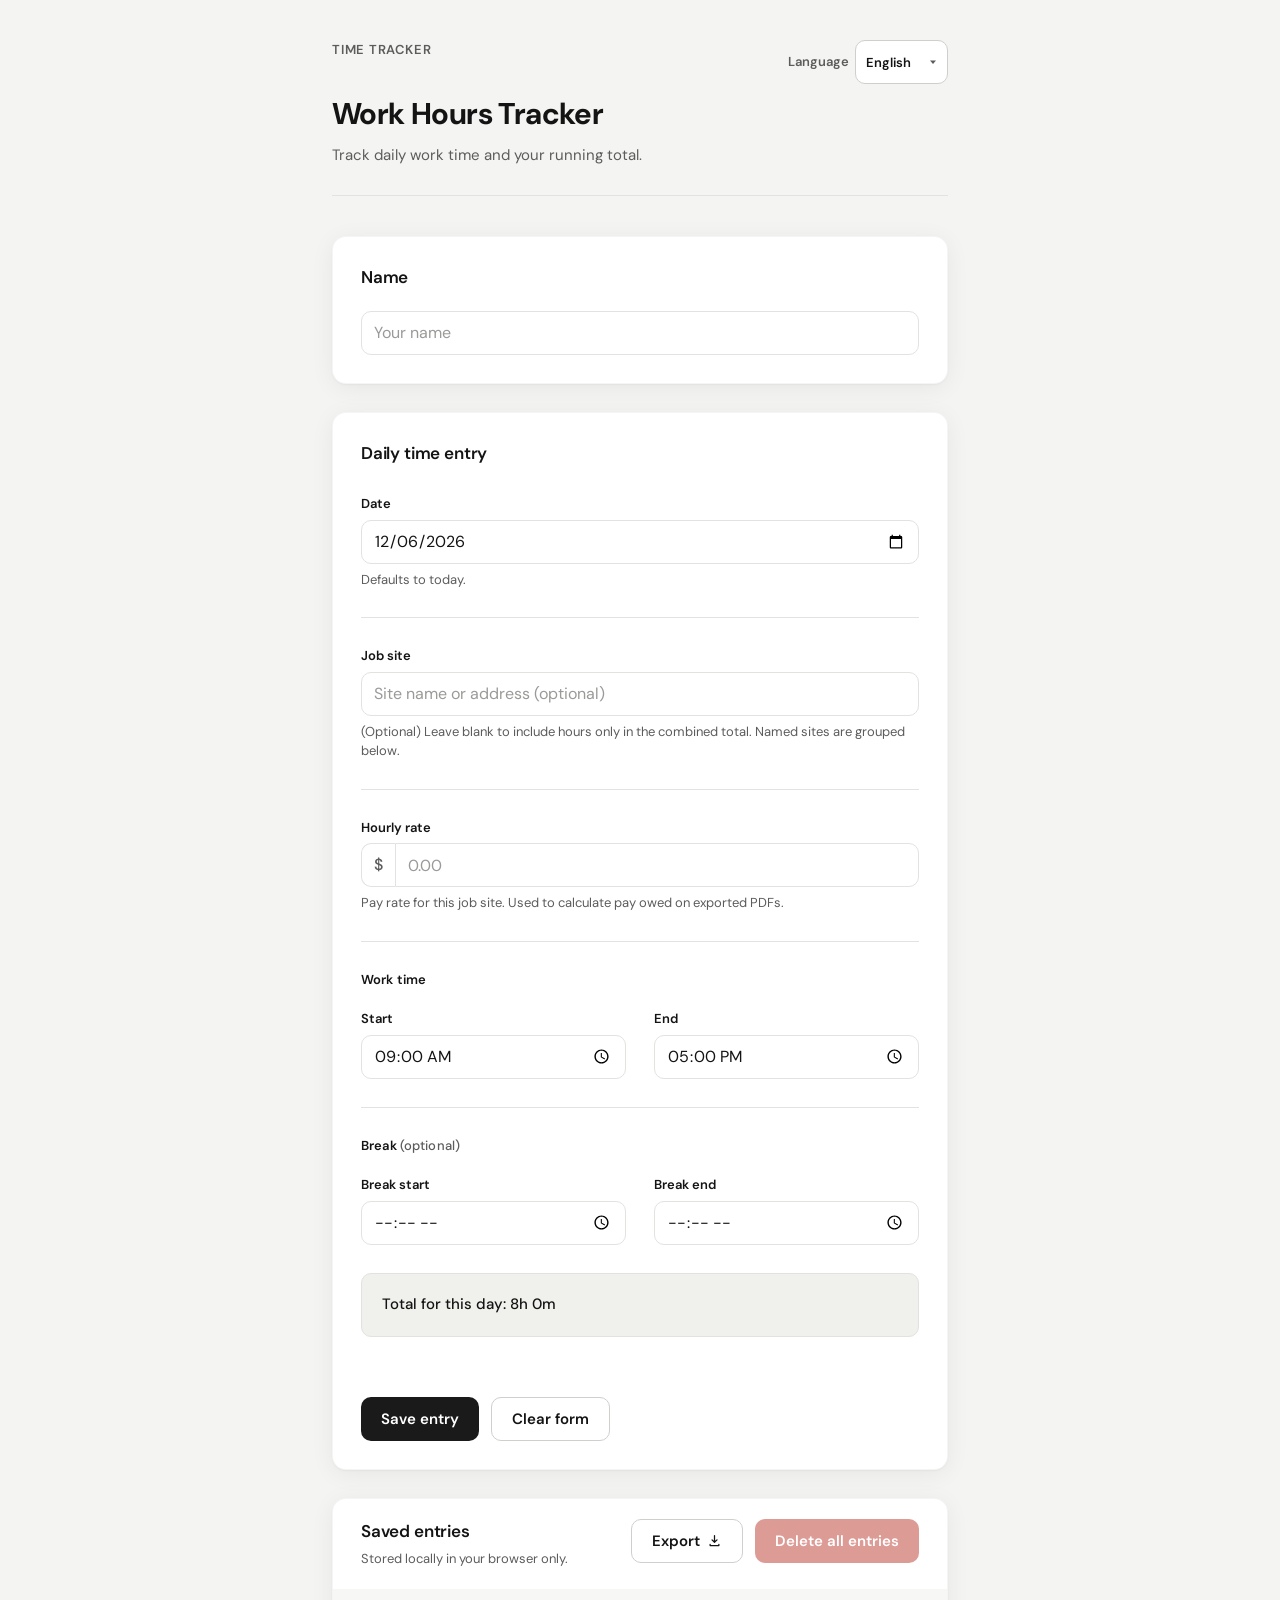
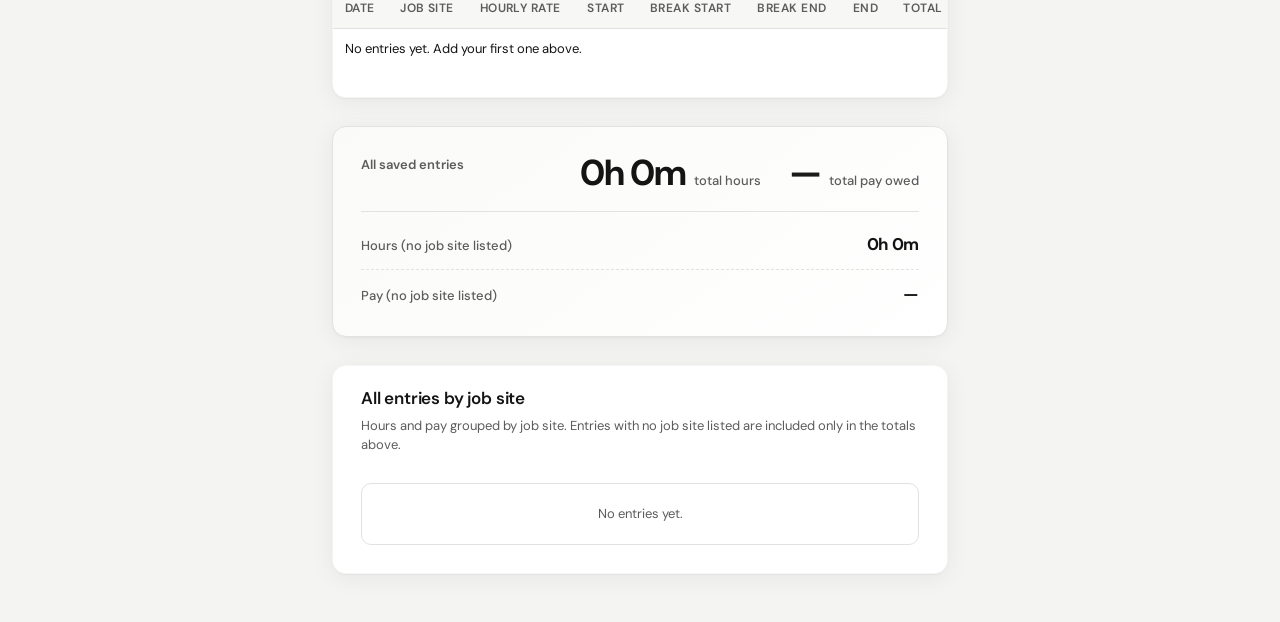
==== index.html @ 6abcbf55 "Updated the PDF layout. Exported PDF will always be in English, regardless of the language selected " ====
<!DOCTYPE html>
<html lang="en">
  <head>
    <meta charset="UTF-8" />
    <meta name="viewport" content="width=device-width, initial-scale=1.0" />
    <title>Work Hours Tracker</title>
    <link rel="icon" href="data:," />
    <link rel="preconnect" href="https://fonts.googleapis.com" />
    <link rel="preconnect" href="https://fonts.gstatic.com" crossorigin />
    <link
      href="https://fonts.googleapis.com/css2?family=DM+Sans:ital,opsz,wght@0,9..40,400;0,9..40,500;0,9..40,600;0,9..40,700;1,9..40,400&display=swap"
      rel="stylesheet"
    />
    <link rel="stylesheet" href="styles.css" />
  </head>
  <body>
    <div class="app">
      <header class="app-header">
        <div class="app-header__top">
          <p class="app-header__eyebrow" data-i18n="header.eyebrow">Time tracker</p>
          <div class="lang-switcher">
            <label class="lang-switcher__label" for="lang-select" data-i18n="lang.switcherLabel"
              >Language</label
            >
            <select id="lang-select" class="lang-select" aria-describedby="lang-select-hint">
              <option value="en" data-i18n="lang.en">English</option>
              <option value="es" data-i18n="lang.es">Español</option>
            </select>
            <span id="lang-select-hint" class="visually-hidden" data-i18n="lang.switcherHint"
              >Choose interface language</span
            >
          </div>
        </div>
        <h1 class="app-header__title" data-i18n="header.title">Work Hours Tracker</h1>
        <p class="app-header__lede" data-i18n="header.lede">
          Track daily work time and your running total.
        </p>
      </header>

      <main class="app-main">
        <section class="card card--name" aria-labelledby="user-name-heading">
          <div class="card__head">
            <h2 id="user-name-heading" class="card__title" data-i18n="form.userName">Name</h2>
          </div>
          <div class="user-name-field">
            <input
              class="form-input"
              type="text"
              id="user-name"
              name="user-name"
              maxlength="200"
              data-i18n-placeholder="form.userNamePlaceholder"
              placeholder="Your name"
              autocomplete="name"
              spellcheck="false"
              aria-labelledby="user-name-heading"
            />
          </div>
        </section>

        <section class="card card--form" aria-labelledby="entry-heading">
          <div class="card__head">
            <h2 id="entry-heading" class="card__title" data-i18n="entry.heading">Daily time entry</h2>
          </div>

          <form
            id="entry-form"
            class="entry-form"
            autocomplete="off"
            onsubmit="return false"
          >
            <input type="hidden" id="editing-id" />

            <div class="form-field">
              <label class="form-label" for="work-date" data-i18n="form.date">Date</label>
              <input
                class="form-input"
                type="date"
                id="work-date"
                required
                aria-describedby="date-help"
              />
              <p class="form-hint" id="date-help" data-i18n="form.dateHint">Defaults to today.</p>
            </div>

            <div class="form-field form-field--full">
              <label class="form-label" for="job-site" data-i18n="form.jobSite">Job site</label>
              <input
                class="form-input"
                type="text"
                id="job-site"
                name="job-site"
                maxlength="200"
                data-i18n-placeholder="form.jobSitePlaceholder"
                placeholder="Site name or address (optional)"
                autocomplete="off"
                aria-describedby="job-site-help"
              />
              <p class="form-hint" id="job-site-help" data-i18n="form.jobSiteHelp">
                (Optional) Leave blank to include hours only in the combined total.
                Named sites are grouped below.
              </p>
            </div>

            <div class="form-field form-field--full">
              <label class="form-label" for="hourly-rate" data-i18n="form.hourlyRate"
                >Hourly rate</label
              >
              <div class="input-with-prefix">
                <span class="input-with-prefix__symbol" aria-hidden="true">$</span>
                <input
                  class="form-input input-with-prefix__input"
                  type="number"
                  id="hourly-rate"
                  name="hourly-rate"
                  min="0"
                  step="0.01"
                  inputmode="decimal"
                  data-i18n-placeholder="form.hourlyRatePlaceholder"
                  placeholder="0.00"
                  autocomplete="off"
                  aria-describedby="hourly-rate-help"
                />
              </div>
              <p class="form-hint" id="hourly-rate-help" data-i18n="form.hourlyRateHelp">
                Pay rate for this job site. Used to calculate pay owed on exported PDFs.
              </p>
            </div>

            <div class="form-section">
              <h3 class="form-section__title" data-i18n="workTime.title">Work time</h3>
              <div class="form-grid">
                <div class="form-field">
                  <label class="form-label" for="start-time" data-i18n="form.start">Start</label>
                  <input
                    class="form-input"
                    type="time"
                    id="start-time"
                    required
                  />
                </div>
                <div class="form-field">
                  <label class="form-label" for="end-time" data-i18n="form.end">End</label>
                  <input
                    class="form-input"
                    type="time"
                    id="end-time"
                    required
                  />
                </div>
              </div>
            </div>

            <div class="form-section">
              <h3 class="form-section__title">
                <span data-i18n="break.title">Break</span>
                <span class="form-section__optional" data-i18n="break.optional">(optional)</span>
              </h3>
              <div class="form-grid">
                <div class="form-field">
                  <label class="form-label" for="break-start" data-i18n="break.start">Break start</label>
                  <input class="form-input" type="time" id="break-start" />
                </div>
                <div class="form-field">
                  <label class="form-label" for="break-end" data-i18n="break.end">Break end</label>
                  <input class="form-input" type="time" id="break-end" />
                </div>
              </div>
            </div>

            <div class="total-display" id="form-total-display" role="status">
              Enter all times to see today’s total hours.
            </div>

            <p class="form-error" id="form-error" aria-live="polite"></p>

            <div class="form-actions">
              <button
                type="button"
                id="save-entry-btn"
                class="btn btn-primary"
                data-i18n="form.saveEntry"
              >
                Save entry
              </button>
              <button
                type="button"
                id="clear-form"
                class="btn btn-secondary"
                data-i18n="form.clearForm"
              >
                Clear form
              </button>
            </div>
          </form>
        </section>

        <section class="card card--table" aria-labelledby="entries-heading">
          <div class="card__head card__head--entries">
            <div class="card__head__text">
              <h2 id="entries-heading" class="card__title" data-i18n="entries.heading">Saved entries</h2>
              <p class="card__subtitle" data-i18n="entries.subtitle">
                Stored locally in your browser only.
              </p>
            </div>
            <div class="entries-actions">
              <button
                type="button"
                id="export-entries-btn"
                class="btn btn-secondary btn-export"
                data-i18n="entries.export"
                disabled
              >
                Export entries
              </button>
              <button
                type="button"
                id="delete-all-entries-btn"
                class="btn btn-delete-all"
                data-i18n="entries.deleteAll"
                disabled
              >
                Delete all entries
              </button>
            </div>
          </div>

          <div class="table-wrapper">
            <table id="entries-table" class="data-table">
              <caption class="visually-hidden" data-i18n="entries.tableCaption">
                Saved work time entries
              </caption>
              <thead>
                <tr>
                  <th scope="col" data-i18n="table.date">Date</th>
                  <th scope="col" data-i18n="table.jobSite">Job site</th>
                  <th scope="col" data-i18n="table.hourlyRate">Hourly rate</th>
                  <th scope="col" data-i18n="table.start">Start</th>
                  <th scope="col" data-i18n="table.breakStart">Break start</th>
                  <th scope="col" data-i18n="table.breakEnd">Break end</th>
                  <th scope="col" data-i18n="table.end">End</th>
                  <th scope="col" data-i18n="table.total">Total</th>
                  <th scope="col" data-i18n="table.actions">Actions</th>
                </tr>
              </thead>
              <tbody></tbody>
            </table>
          </div>
        </section>

        <section
          class="card card--summary weekly-summary"
          aria-labelledby="week-heading"
        >
          <h2 id="week-heading" class="visually-hidden" data-i18n="summary.weekHeading">
            All saved entries
          </h2>
          <div class="weekly-summary__inner">
            <p class="weekly-summary__label" data-i18n="summary.allSaved">All saved entries</p>
            <div class="weekly-summary__totals">
              <p class="weekly-summary__value">
                <span id="weekly-total" class="weekly-summary__figure">0h 0m</span>
                <span class="weekly-summary__unit" data-i18n="summary.totalUnit">total hours</span>
              </p>
              <p class="weekly-summary__value weekly-summary__value--pay">
                <span id="weekly-total-pay" class="weekly-summary__figure weekly-summary__figure--pay"
                  >—</span
                >
                <span class="weekly-summary__unit" data-i18n="summary.totalPay">total pay owed</span>
              </p>
            </div>
          </div>
          <div
            class="weekly-summary__no-site"
            role="status"
            aria-live="polite"
            data-i18n-aria="summary.noSiteAria"
            aria-label="Hours with no job site"
          >
            <span class="weekly-summary__no-site-label" data-i18n="summary.noSiteLabel"
              >Hours (no job site listed)</span
            >
            <span id="weekly-no-site-total" class="weekly-summary__no-site-value">0h 0m</span>
          </div>
          <div
            id="weekly-no-site-pay-row"
            class="weekly-summary__no-site weekly-summary__no-site--pay"
            role="status"
            aria-live="polite"
            hidden
          >
            <span class="weekly-summary__no-site-label" data-i18n="summary.noSitePay"
              >Pay (no job site listed)</span
            >
            <span id="weekly-no-site-pay" class="weekly-summary__no-site-value">—</span>
          </div>
        </section>

        <section
          class="card card--breakdown"
          aria-labelledby="breakdown-heading"
        >
          <div class="card__head">
            <h2 id="breakdown-heading" class="card__title" data-i18n="breakdown.title">
              All entries by job site
            </h2>
            <p class="card__subtitle" data-i18n="breakdown.subtitle">
              Hours and pay grouped by job site. Entries with no job site listed
              are included only in the totals above.
            </p>
          </div>
          <ul
            id="weekly-job-site-list"
            class="job-site-breakdown"
            aria-live="polite"
            data-i18n-aria="breakdown.listAria"
            aria-label="Hours totals grouped by job site"
          ></ul>
        </section>
      </main>
    </div>

    <div
      id="delete-confirm-dialog"
      class="delete-dialog"
      hidden
      role="dialog"
      aria-modal="true"
      aria-labelledby="delete-confirm-title"
    >
      <div
        class="delete-dialog__backdrop"
        data-delete-dialog-dismiss
        data-i18n-aria="dialog.closeBackdrop"
        aria-label="Close dialog"
      ></div>
      <div class="delete-dialog__panel">
        <h2 id="delete-confirm-title" class="delete-dialog__title" data-i18n="dialog.deleteTitle">
          Delete entry
        </h2>
        <p
          id="delete-confirm-message"
          class="delete-dialog__message"
          data-i18n="dialog.deleteMessage"
        >
          Are you sure you want to delete this entry?
        </p>
        <div class="delete-dialog__actions">
          <button
            type="button"
            class="btn btn-secondary"
            id="delete-confirm-no"
            data-i18n="dialog.no"
          >
            No
          </button>
          <button
            type="button"
            class="btn btn-primary delete-dialog__yes"
            id="delete-confirm-yes"
            data-i18n="dialog.yes"
          >
            Yes
          </button>
        </div>
      </div>
    </div>

    <script src="app.js?v=12" defer></script>
  </body>
</html>
---- styles.css ----
/* --------------------------------------------------------------------------
   Work Hours Tracker — minimal, professional UI
   -------------------------------------------------------------------------- */

:root {
  --color-bg: #f4f4f2;
  --color-surface: #ffffff;
  --color-text: #141414;
  --color-text-muted: #5c5c5c;
  --color-border: #e2e2df;
  --color-border-strong: #cfcfcc;
  --color-accent: #1a1a1a;
  --color-accent-hover: #333333;
  --color-focus: #1a1a1a;
  --color-danger: #b42318;
  --color-danger-soft: #fef3f2;
  --radius-sm: 6px;
  --radius-md: 10px;
  --radius-lg: 14px;
  --shadow-card: 0 1px 2px rgba(0, 0, 0, 0.04), 0 4px 24px rgba(0, 0, 0, 0.06);
  --space-xs: 0.375rem;
  --space-sm: 0.75rem;
  --space-md: 1.25rem;
  --space-lg: 1.75rem;
  --space-xl: 2.5rem;
  --font-sans: "DM Sans", system-ui, -apple-system, BlinkMacSystemFont,
    "Segoe UI", sans-serif;
  --text-sm: 0.8125rem;
  --text-base: 0.9375rem;
  --touch-min: 44px;
}

*,
*::before,
*::after {
  box-sizing: border-box;
}

html {
  -webkit-text-size-adjust: 100%;
}

body {
  margin: 0;
  min-height: 100dvh;
  font-family: var(--font-sans);
  font-size: var(--text-base);
  line-height: 1.5;
  background-color: var(--color-bg);
  color: var(--color-text);
  -webkit-font-smoothing: antialiased;
}

.app {
  max-width: 42rem;
  margin: 0 auto;
  padding: var(--space-md) var(--space-md) var(--space-xl);
}

@media (min-width: 640px) {
  .app {
    padding: var(--space-xl) var(--space-lg) 3rem;
  }
}

/* Header */
.app-header {
  margin-bottom: var(--space-xl);
  padding-bottom: var(--space-lg);
  border-bottom: 1px solid var(--color-border);
}

.app-header__top {
  display: flex;
  flex-wrap: wrap;
  align-items: flex-start;
  justify-content: space-between;
  gap: var(--space-md);
  margin-bottom: var(--space-sm);
}

.app-header__top .app-header__eyebrow {
  margin: 0;
  flex: 1;
  min-width: min(100%, 12rem);
}

.lang-switcher {
  display: flex;
  flex-wrap: wrap;
  align-items: center;
  gap: var(--space-xs);
}

.lang-switcher__label {
  font-size: var(--text-sm);
  font-weight: 600;
  color: var(--color-text-muted);
  white-space: nowrap;
}

.lang-select {
  min-height: var(--touch-min);
  padding: 0.4rem 2rem 0.4rem 0.65rem;
  font-family: inherit;
  font-size: var(--text-sm);
  font-weight: 600;
  color: var(--color-text);
  background: var(--color-surface);
  border: 1px solid var(--color-border-strong);
  border-radius: var(--radius-md);
  cursor: pointer;
  appearance: none;
  background-image: url("data:image/svg+xml,%3Csvg xmlns='http://www.w3.org/2000/svg' width='12' height='12' viewBox='0 0 12 12'%3E%3Cpath fill='%235c5c5c' d='M3 4.5L6 8l3-3.5'/%3E%3C/svg%3E");
  background-repeat: no-repeat;
  background-position: right 0.5rem center;
}

.lang-select:hover {
  border-color: var(--color-text-muted);
}

.lang-select:focus {
  outline: none;
  border-color: var(--color-focus);
  box-shadow: 0 0 0 3px rgba(26, 26, 26, 0.12);
}

.app-header__eyebrow {
  margin: 0 0 var(--space-xs);
  font-size: var(--text-sm);
  font-weight: 600;
  letter-spacing: 0.06em;
  text-transform: uppercase;
  color: var(--color-text-muted);
}

.app-header__title {
  margin: 0 0 var(--space-sm);
  font-size: clamp(1.5rem, 4vw, 1.875rem);
  font-weight: 700;
  letter-spacing: -0.02em;
  line-height: 1.2;
  color: var(--color-text);
}

.app-header__lede {
  margin: 0;
  max-width: 32rem;
  font-size: var(--text-base);
  color: var(--color-text-muted);
  line-height: 1.55;
}

.app-main {
  display: flex;
  flex-direction: column;
  gap: var(--space-md);
}

@media (min-width: 640px) {
  .app-main {
    gap: var(--space-lg);
  }
}

/* Cards */
.card {
  background: var(--color-surface);
  border-radius: var(--radius-lg);
  padding: var(--space-lg);
  box-shadow: var(--shadow-card);
  border: 1px solid rgba(0, 0, 0, 0.04);
}

.card--form {
  padding-bottom: var(--space-lg);
}

.card--name .card__head {
  margin-bottom: var(--space-md);
}

.user-name-field {
  margin: 0;
}

.card--table {
  padding-top: var(--space-md);
  overflow: hidden;
}

.card__head {
  margin-bottom: var(--space-lg);
}

.card__title {
  margin: 0;
  font-size: 1.0625rem;
  font-weight: 600;
  letter-spacing: -0.01em;
  color: var(--color-text);
}

.card__subtitle {
  margin: var(--space-xs) 0 0;
  font-size: var(--text-sm);
  color: var(--color-text-muted);
  line-height: 1.45;
}

.card--table .card__head {
  margin-bottom: var(--space-md);
}

.card__head--entries {
  display: flex;
  flex-wrap: wrap;
  align-items: flex-start;
  justify-content: space-between;
  gap: var(--space-md);
}

.card__head--entries .card__head__text {
  flex: 1;
  min-width: min(100%, 12rem);
}

.entries-actions {
  display: flex;
  flex-wrap: wrap;
  justify-content: flex-end;
  align-items: flex-start;
  gap: var(--space-sm);
}

.btn-export {
  flex-shrink: 0;
  display: inline-flex;
  align-items: center;
  justify-content: center;
  gap: 0.45rem;
  align-self: flex-start;
  min-height: 2.5rem;
  padding: 0.5rem 0.9rem;
  font-size: var(--text-sm);
}

.btn-export::after {
  content: "";
  width: 0.95rem;
  height: 0.95rem;
  flex-shrink: 0;
  background-color: currentColor;
  mask-image: url("data:image/svg+xml,%3Csvg xmlns='http://www.w3.org/2000/svg' viewBox='0 0 24 24'%3E%3Cpath d='M12 3a1 1 0 0 1 1 1v8.59l2.3-2.29a1 1 0 1 1 1.4 1.41l-4 3.99a1 1 0 0 1-1.4 0l-4-3.99a1 1 0 0 1 1.4-1.41l2.3 2.29V4a1 1 0 0 1 1-1Zm-7 14a1 1 0 0 1 1 1v1h12v-1a1 1 0 1 1 2 0v2a1 1 0 0 1-1 1H5a1 1 0 0 1-1-1v-2a1 1 0 0 1 1-1Z'/%3E%3C/svg%3E");
  mask-repeat: no-repeat;
  mask-position: center;
  mask-size: contain;
  -webkit-mask-image: url("data:image/svg+xml,%3Csvg xmlns='http://www.w3.org/2000/svg' viewBox='0 0 24 24'%3E%3Cpath d='M12 3a1 1 0 0 1 1 1v8.59l2.3-2.29a1 1 0 1 1 1.4 1.41l-4 3.99a1 1 0 0 1-1.4 0l-4-3.99a1 1 0 0 1 1.4-1.41l2.3 2.29V4a1 1 0 0 1 1-1Zm-7 14a1 1 0 0 1 1 1v1h12v-1a1 1 0 1 1 2 0v2a1 1 0 0 1-1 1H5a1 1 0 0 1-1-1v-2a1 1 0 0 1 1-1Z'/%3E%3C/svg%3E");
  -webkit-mask-repeat: no-repeat;
  -webkit-mask-position: center;
  -webkit-mask-size: contain;
}

@media (max-width: 479px) {
  .entries-actions {
    width: 100%;
    justify-content: stretch;
  }

  .entries-actions .btn {
    flex: 1 1 auto;
  }
}

.btn-delete-all {
  flex-shrink: 0;
  align-self: flex-start;
  background: var(--color-danger);
  color: #fff;
  border: 1px solid transparent;
}

.btn-delete-all:hover:not(:disabled) {
  background: #931c15;
  color: #fff;
}

.btn-delete-all:focus {
  outline: none;
  box-shadow: 0 0 0 3px rgba(180, 35, 24, 0.35);
}

.btn-delete-all:disabled {
  opacity: 0.45;
  cursor: not-allowed;
}

/* Form */
.entry-form {
  display: flex;
  flex-direction: column;
  gap: 0;
}

.form-field {
  display: flex;
  flex-direction: column;
  gap: var(--space-xs);
}

.form-field--full {
  margin-top: var(--space-lg);
  padding-top: var(--space-lg);
  border-top: 1px solid var(--color-border);
}

.form-input::placeholder {
  color: #9a9a98;
}

.form-label {
  font-size: var(--text-sm);
  font-weight: 600;
  color: var(--color-text);
}

.form-input {
  width: 100%;
  min-height: var(--touch-min);
  padding: 0.5rem 0.75rem;
  font-family: inherit;
  font-size: 1rem;
  color: var(--color-text);
  background: var(--color-surface);
  border: 1px solid var(--color-border);
  border-radius: var(--radius-md);
  transition: border-color 0.15s ease, box-shadow 0.15s ease;
}

.form-input:hover {
  border-color: var(--color-border-strong);
}

.form-input:focus {
  outline: none;
  border-color: var(--color-focus);
  box-shadow: 0 0 0 3px rgba(26, 26, 26, 0.12);
}

.input-with-prefix {
  display: flex;
  align-items: stretch;
  width: 100%;
}

.input-with-prefix__symbol {
  display: flex;
  align-items: center;
  flex-shrink: 0;
  padding: 0 0.75rem;
  font-size: 1rem;
  font-weight: 500;
  color: var(--color-text-muted);
  background: var(--color-surface);
  border: 1px solid var(--color-border);
  border-right: none;
  border-radius: var(--radius-md) 0 0 var(--radius-md);
  transition: border-color 0.15s ease, box-shadow 0.15s ease;
}

.input-with-prefix__input {
  flex: 1;
  min-width: 0;
  border-top-left-radius: 0;
  border-bottom-left-radius: 0;
}

.input-with-prefix:hover .input-with-prefix__symbol,
.input-with-prefix:hover .input-with-prefix__input {
  border-color: var(--color-border-strong);
}

.input-with-prefix:focus-within .input-with-prefix__symbol,
.input-with-prefix:focus-within .input-with-prefix__input {
  border-color: var(--color-focus);
}

.input-with-prefix:focus-within .input-with-prefix__input {
  box-shadow: 0 0 0 3px rgba(26, 26, 26, 0.12);
}

.form-hint {
  margin: 0;
  font-size: var(--text-sm);
  color: var(--color-text-muted);
}

.form-section {
  margin-top: var(--space-lg);
  padding-top: var(--space-lg);
  border-top: 1px solid var(--color-border);
}

.form-section__title {
  margin: 0 0 var(--space-md);
  font-size: var(--text-sm);
  font-weight: 600;
  color: var(--color-text);
  letter-spacing: 0.01em;
}

.form-section__optional {
  font-weight: 500;
  color: var(--color-text-muted);
}

.form-grid {
  display: grid;
  grid-template-columns: 1fr;
  gap: var(--space-md);
}

@media (min-width: 560px) {
  .form-grid {
    grid-template-columns: repeat(2, minmax(0, 1fr));
    gap: var(--space-md) var(--space-lg);
  }
}

/* Live total */
.total-display {
  margin-top: var(--space-lg);
  padding: var(--space-md) var(--space-md);
  border-radius: var(--radius-md);
  background: #f0f0ed;
  border: 1px solid var(--color-border);
  font-size: var(--text-base);
  font-weight: 500;
  color: var(--color-text);
  line-height: 1.45;
}

.form-error {
  min-height: 1.25rem;
  margin: var(--space-sm) 0 0;
  font-size: var(--text-sm);
  color: var(--color-danger);
}

/* Actions */
.form-actions {
  margin-top: var(--space-lg);
  display: flex;
  flex-direction: column;
  gap: var(--space-sm);
}

@media (min-width: 480px) {
  .form-actions {
    flex-direction: row;
    flex-wrap: wrap;
    align-items: center;
  }
}

.btn {
  display: inline-flex;
  align-items: center;
  justify-content: center;
  min-height: var(--touch-min);
  padding: 0.625rem 1.25rem;
  font-family: inherit;
  font-size: var(--text-base);
  font-weight: 600;
  line-height: 1.2;
  border: none;
  border-radius: var(--radius-md);
  cursor: pointer;
  transition: background 0.15s ease, color 0.15s ease, transform 0.1s ease;
}

.btn:active {
  transform: scale(0.98);
}

.btn-primary {
  background: var(--color-accent);
  color: #fff;
}

.btn-primary:hover {
  background: var(--color-accent-hover);
}

.btn-secondary {
  background: var(--color-surface);
  color: var(--color-text);
  border: 1px solid var(--color-border-strong);
}

.btn-secondary:hover {
  background: #f7f7f5;
  border-color: var(--color-text-muted);
}

@media (min-width: 480px) {
  .form-actions .btn {
    width: auto;
  }
}

@media (max-width: 479px) {
  .form-actions .btn {
    width: 100%;
  }
}

/* Table actions (injected rows) */
.btn-ghost {
  min-height: 2.25rem;
  padding: 0.35rem 0.65rem;
  font-size: var(--text-sm);
  font-weight: 600;
  background: transparent;
  color: var(--color-text-muted);
  border-radius: var(--radius-sm);
}

.btn-ghost:hover {
  background: #f0f0ed;
  color: var(--color-text);
}

.btn-danger {
  color: var(--color-danger);
}

.btn-danger:hover {
  background: var(--color-danger-soft);
  color: var(--color-danger);
}

/* Table */
.table-wrapper {
  margin: 0 calc(-1 * var(--space-lg));
  width: calc(100% + 2 * var(--space-lg));
  overflow-x: auto;
  -webkit-overflow-scrolling: touch;
  border-radius: 0 0 var(--radius-md) var(--radius-md);
}

@media (max-width: 639px) {
  .table-wrapper {
    border-top: 1px solid var(--color-border);
  }
}

.data-table {
  width: 100%;
  min-width: 44rem;
  border-collapse: collapse;
  font-size: var(--text-sm);
}

.data-table__jobsite {
  white-space: normal;
  max-width: 11rem;
  word-break: break-word;
  line-height: 1.35;
  color: var(--color-text);
}

.data-table__rate {
  white-space: nowrap;
  font-variant-numeric: tabular-nums;
}

.data-table thead {
  background: #f7f7f5;
}

.data-table th,
.data-table td {
  padding: 0.65rem 0.75rem;
  text-align: left;
  vertical-align: middle;
  border-bottom: 1px solid var(--color-border);
  white-space: nowrap;
}

.data-table th {
  font-weight: 600;
  color: var(--color-text-muted);
  font-size: 0.75rem;
  text-transform: uppercase;
  letter-spacing: 0.04em;
}

.data-table tbody tr:last-child td {
  border-bottom: none;
}

.data-table tbody tr:hover td {
  background: #fafaf8;
}

.data-table td {
  color: var(--color-text);
}

.data-table td:last-child {
  white-space: normal;
}

.data-table td:last-child .btn {
  margin-right: 0.25rem;
  margin-bottom: 0.25rem;
}

/* Weekly summary */
.weekly-summary {
  padding: var(--space-lg);
  background: linear-gradient(145deg, #fafaf8 0%, var(--color-surface) 100%);
  border: 1px solid var(--color-border);
}

.weekly-summary__inner {
  display: flex;
  flex-direction: column;
  gap: var(--space-sm);
}

.weekly-summary__totals {
  display: flex;
  flex-direction: column;
  gap: var(--space-sm);
}

@media (min-width: 480px) {
  .weekly-summary__inner {
    flex-direction: row;
    align-items: flex-start;
    justify-content: space-between;
    gap: var(--space-md);
  }

  .weekly-summary__totals {
    flex-direction: row;
    flex-wrap: wrap;
    align-items: baseline;
    justify-content: flex-end;
    gap: var(--space-md) var(--space-lg);
  }
}

@media (min-width: 480px) {
  .weekly-summary__inner .weekly-summary__label {
    flex: 1;
    min-width: 0;
  }
}

.weekly-summary__label {
  margin: 0;
  font-size: var(--text-sm);
  font-weight: 600;
  color: var(--color-text-muted);
}

.weekly-summary__value {
  margin: 0;
  display: flex;
  align-items: baseline;
  flex-wrap: wrap;
  gap: 0.35rem 0.5rem;
}

.weekly-summary__figure {
  font-size: clamp(1.75rem, 5vw, 2.25rem);
  font-weight: 700;
  letter-spacing: -0.03em;
  color: var(--color-text);
  line-height: 1;
  font-variant-numeric: tabular-nums;
}

.weekly-summary__figure--pay {
  color: var(--color-accent, #2e619f);
}

.weekly-summary__unit {
  font-size: var(--text-sm);
  font-weight: 500;
  color: var(--color-text-muted);
}

.weekly-summary__no-site {
  display: flex;
  flex-direction: row;
  align-items: baseline;
  justify-content: space-between;
  flex-wrap: wrap;
  gap: 0.35rem var(--space-md);
  margin: var(--space-md) 0 0;
  padding-top: var(--space-md);
  border-top: 1px solid var(--color-border);
}

.weekly-summary__no-site-label {
  font-size: var(--text-sm);
  font-weight: 500;
  color: var(--color-text-muted);
}

.weekly-summary__no-site-value {
  font-size: 1.0625rem;
  font-weight: 700;
  letter-spacing: -0.02em;
  color: var(--color-text);
  font-variant-numeric: tabular-nums;
}

.weekly-summary__no-site--pay .weekly-summary__no-site-value {
  color: var(--color-accent, #2e619f);
}

.weekly-summary__no-site--pay {
  padding-top: var(--space-sm);
  margin-top: var(--space-sm);
  border-top-style: dashed;
}

/* Weekly breakdown by job site */
.card--breakdown {
  padding-top: var(--space-md);
}

.job-site-breakdown {
  list-style: none;
  margin: 0;
  padding: 0;
  display: flex;
  flex-direction: column;
  gap: 0;
  border: 1px solid var(--color-border);
  border-radius: var(--radius-md);
  overflow: hidden;
  background: var(--color-surface);
}

.job-site-breakdown__row {
  display: flex;
  flex-direction: row;
  align-items: baseline;
  justify-content: space-between;
  gap: var(--space-md);
  padding: var(--space-sm) var(--space-md);
  border-bottom: 1px solid var(--color-border);
}

.job-site-breakdown__header {
  display: flex;
  flex-direction: row;
  align-items: baseline;
  justify-content: space-between;
  gap: var(--space-md);
  padding: var(--space-xs) var(--space-md);
  border-bottom: 1px solid var(--color-border);
  background: var(--color-bg-subtle, #f7f7f5);
}

.job-site-breakdown__metrics {
  display: flex;
  flex-shrink: 0;
  align-items: baseline;
  gap: var(--space-md);
  min-width: 9.5rem;
  justify-content: flex-end;
}

.job-site-breakdown__metric-label {
  flex: 1;
  min-width: 3.5rem;
  font-size: var(--text-sm);
  font-weight: 600;
  color: var(--color-text-muted);
  text-align: right;
  font-variant-numeric: tabular-nums;
}

.job-site-breakdown__header .job-site-breakdown__name,
.job-site-breakdown__header .job-site-breakdown__metric-label {
  font-size: var(--text-sm);
  font-weight: 600;
  color: var(--color-text-muted);
}

.job-site-breakdown__row:last-child {
  border-bottom: none;
}

.job-site-breakdown__name {
  font-size: var(--text-base);
  font-weight: 500;
  color: var(--color-text);
  word-break: break-word;
  min-width: 0;
  flex: 1;
}

.job-site-breakdown__time {
  flex: 1;
  min-width: 3.5rem;
  font-size: var(--text-base);
  font-weight: 700;
  letter-spacing: -0.02em;
  color: var(--color-text);
  text-align: right;
  font-variant-numeric: tabular-nums;
}

.job-site-breakdown__pay {
  flex: 1;
  min-width: 4.5rem;
  font-size: var(--text-base);
  font-weight: 700;
  letter-spacing: -0.02em;
  color: var(--color-accent, #2e619f);
  text-align: right;
  font-variant-numeric: tabular-nums;
}

.job-site-breakdown__row:not(:has(.job-site-breakdown__metrics)) .job-site-breakdown__time {
  flex: none;
  flex-shrink: 0;
}

.job-site-breakdown__empty {
  margin: 0;
  padding: var(--space-md);
  font-size: var(--text-sm);
  color: var(--color-text-muted);
  text-align: center;
}

/* Delete confirmation dialog */
.delete-dialog {
  position: fixed;
  inset: 0;
  z-index: 1000;
  display: flex;
  align-items: center;
  justify-content: center;
  padding: var(--space-md);
}

.delete-dialog[hidden] {
  display: none;
}

.delete-dialog__backdrop {
  position: absolute;
  inset: 0;
  background: rgba(0, 0, 0, 0.45);
}

.delete-dialog__panel {
  position: relative;
  width: 100%;
  max-width: 22rem;
  padding: var(--space-lg);
  background: var(--color-surface);
  border-radius: var(--radius-lg);
  box-shadow: 0 16px 48px rgba(0, 0, 0, 0.18);
  border: 1px solid var(--color-border);
}

.delete-dialog__title {
  margin: 0 0 var(--space-sm);
  font-size: 1.0625rem;
  font-weight: 700;
  color: var(--color-text);
  letter-spacing: -0.02em;
}

.delete-dialog__message {
  margin: 0 0 var(--space-lg);
  font-size: var(--text-base);
  line-height: 1.5;
  color: var(--color-text);
}

.delete-dialog__actions {
  display: flex;
  flex-wrap: wrap;
  gap: var(--space-sm);
  justify-content: flex-end;
}

.delete-dialog__yes {
  background: var(--color-danger);
  color: #fff;
}

.delete-dialog__yes:hover {
  background: #931c15;
}

body.delete-dialog-open {
  overflow: hidden;
}

.visually-hidden {
  position: absolute;
  width: 1px;
  height: 1px;
  padding: 0;
  margin: -1px;
  overflow: hidden;
  clip: rect(0, 0, 0, 0);
  white-space: nowrap;
  border: 0;
}
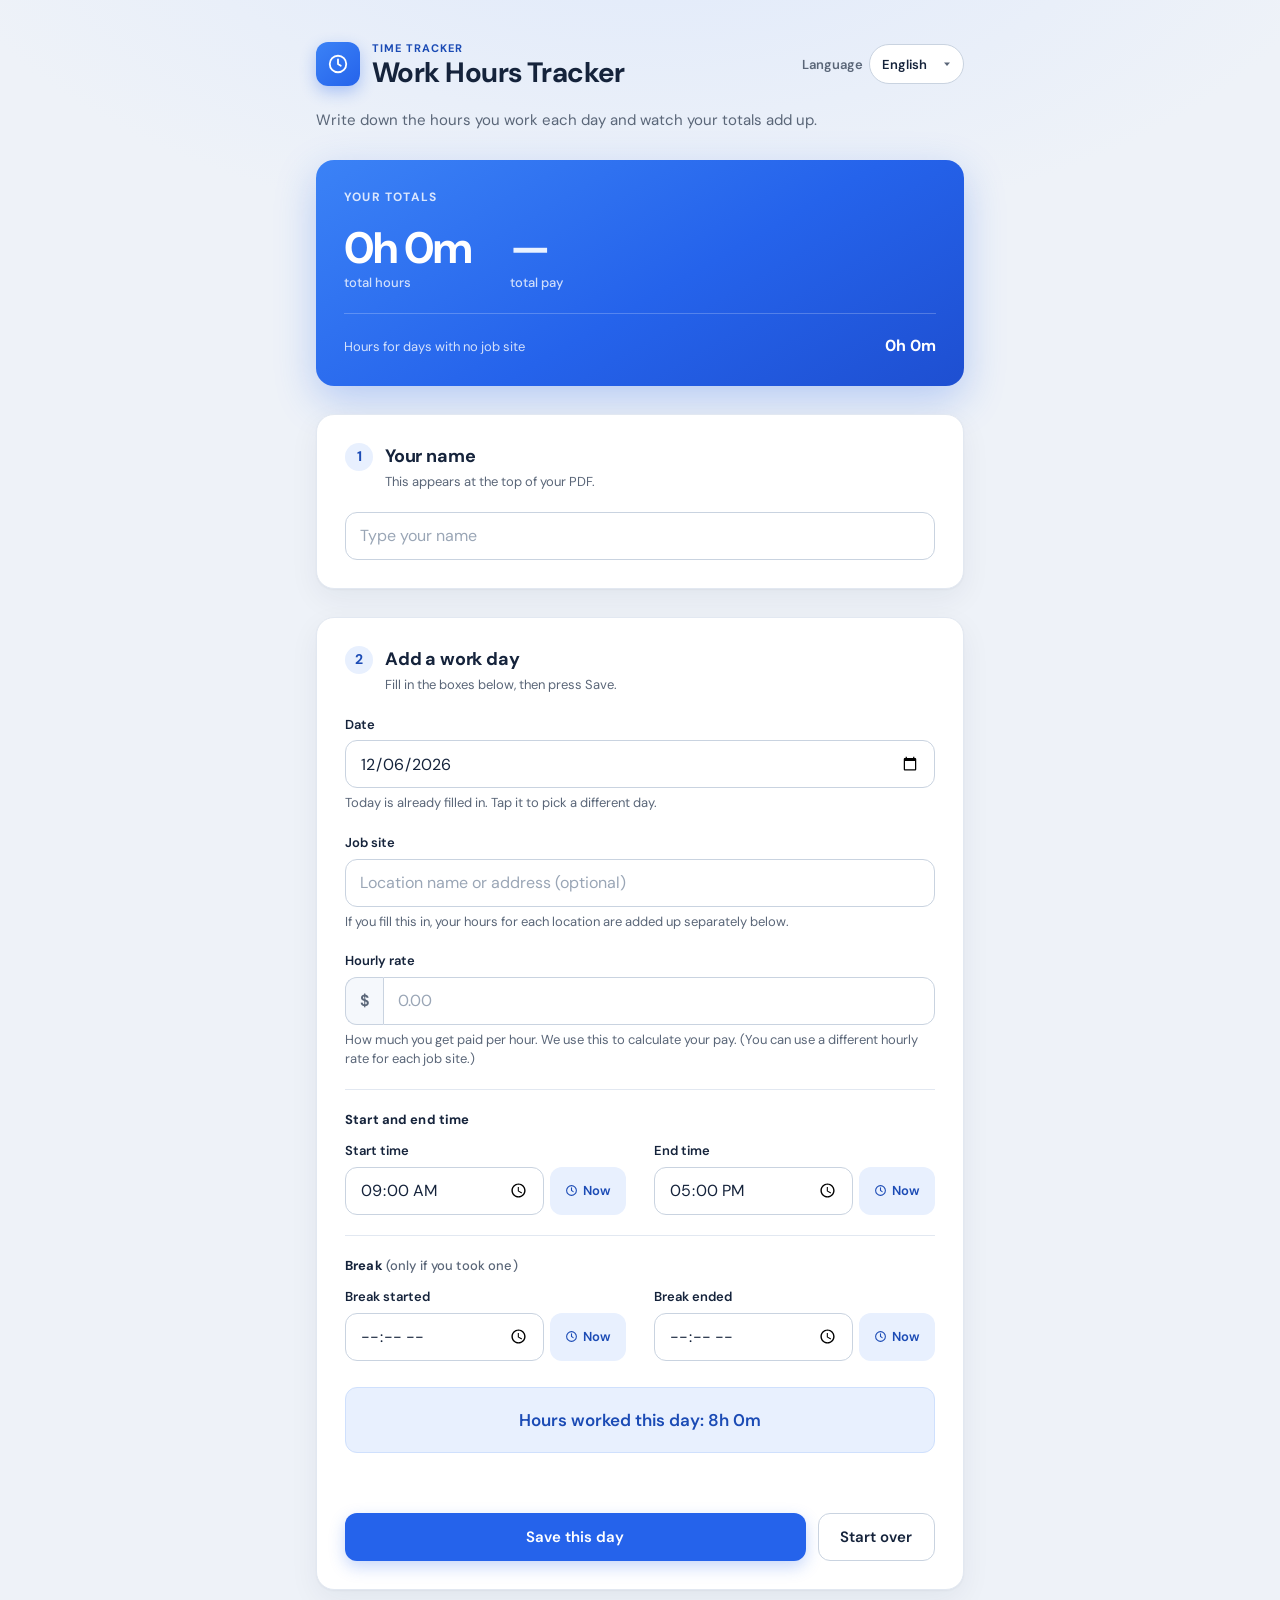
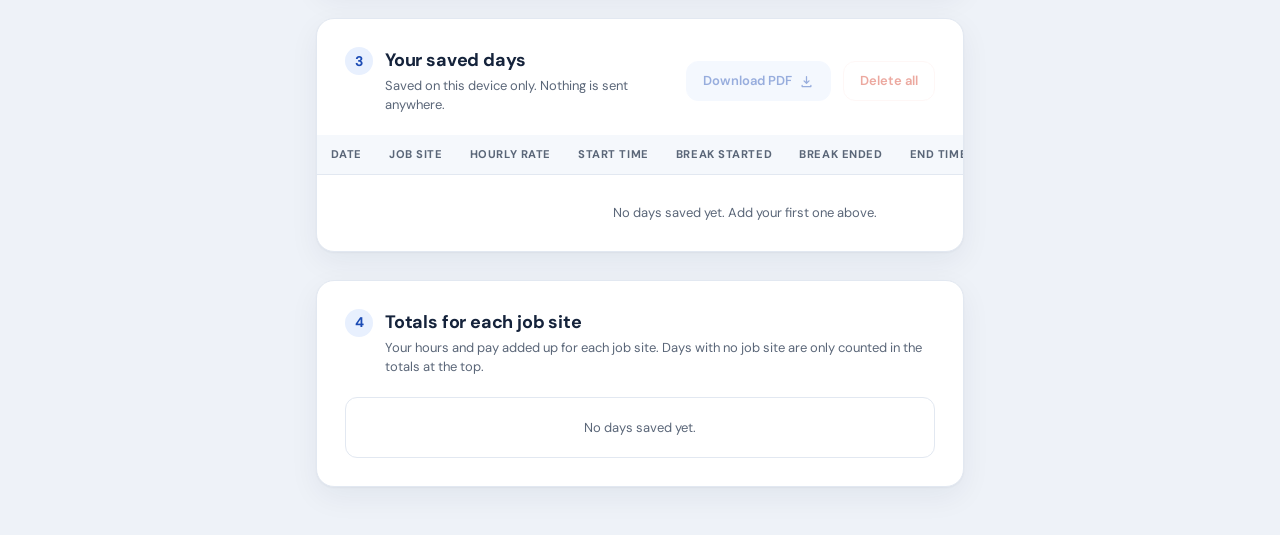
==== commit 925fdde6: "Entirely redesigned app UI and layout Exported PDF will always be in English Optimized Web App Added" ====
--- a/index.html
+++ b/index.html
@@ -3,21 +3,34 @@
   <head>
     <meta charset="UTF-8" />
     <meta name="viewport" content="width=device-width, initial-scale=1.0" />
+    <meta name="theme-color" content="#2563eb" />
     <title>Work Hours Tracker</title>
     <link rel="icon" href="data:," />
+    <link rel="apple-touch-icon" href="apple-touch-icon.png" />
     <link rel="preconnect" href="https://fonts.googleapis.com" />
     <link rel="preconnect" href="https://fonts.gstatic.com" crossorigin />
     <link
       href="https://fonts.googleapis.com/css2?family=DM+Sans:ital,opsz,wght@0,9..40,400;0,9..40,500;0,9..40,600;0,9..40,700;1,9..40,400&display=swap"
       rel="stylesheet"
     />
-    <link rel="stylesheet" href="styles.css" />
+    <link rel="stylesheet" href="styles.css?v=2" />
   </head>
   <body>
     <div class="app">
       <header class="app-header">
-        <div class="app-header__top">
-          <p class="app-header__eyebrow" data-i18n="header.eyebrow">Time tracker</p>
+        <div class="app-header__bar">
+          <div class="app-brand">
+            <span class="app-brand__icon" aria-hidden="true">
+              <svg viewBox="0 0 24 24" fill="none" width="22" height="22">
+                <circle cx="12" cy="12" r="9" stroke="currentColor" stroke-width="2" />
+                <path d="M12 7v5l3 2" stroke="currentColor" stroke-width="2" stroke-linecap="round" stroke-linejoin="round" />
+              </svg>
+            </span>
+            <div class="app-brand__text">
+              <p class="app-header__eyebrow" data-i18n="header.eyebrow">Time tracker</p>
+              <h1 class="app-header__title" data-i18n="header.title">Work Hours Tracker</h1>
+            </div>
+          </div>
           <div class="lang-switcher">
             <label class="lang-switcher__label" for="lang-select" data-i18n="lang.switcherLabel"
               >Language</label
@@ -31,16 +44,63 @@
             >
           </div>
         </div>
-        <h1 class="app-header__title" data-i18n="header.title">Work Hours Tracker</h1>
         <p class="app-header__lede" data-i18n="header.lede">
-          Track daily work time and your running total.
+          Write down the hours you work each day and watch your totals add up.
         </p>
       </header>
 
       <main class="app-main">
+        <!-- Totals hero: the running totals people care about most, up top. -->
+        <section class="card hero" aria-labelledby="week-heading">
+          <h2 id="week-heading" class="hero__heading" data-i18n="summary.title">Your totals</h2>
+          <div class="hero__figures">
+            <div class="hero__stat">
+              <span id="weekly-total" class="hero__value">0h 0m</span>
+              <span class="hero__label" data-i18n="summary.totalUnit">total hours</span>
+            </div>
+            <div class="hero__stat hero__stat--pay">
+              <span id="weekly-total-pay" class="hero__value hero__value--pay">—</span>
+              <span class="hero__label" data-i18n="summary.totalPay">total pay owed</span>
+            </div>
+          </div>
+          <div class="hero__notes">
+            <div
+              class="hero__note"
+              role="status"
+              aria-live="polite"
+              data-i18n-aria="summary.noSiteAria"
+              aria-label="Hours with no job site"
+            >
+              <span class="hero__note-label" data-i18n="summary.noSiteLabel"
+                >Hours for days with no job site</span
+              >
+              <span id="weekly-no-site-total" class="hero__note-value">0h 0m</span>
+            </div>
+            <div
+              id="weekly-no-site-pay-row"
+              class="hero__note hero__note--pay"
+              role="status"
+              aria-live="polite"
+              hidden
+            >
+              <span class="hero__note-label" data-i18n="summary.noSitePay"
+                >Pay for days with no job site</span
+              >
+              <span id="weekly-no-site-pay" class="hero__note-value">—</span>
+            </div>
+          </div>
+        </section>
+
+        <!-- Step 1: who this timesheet belongs to. -->
         <section class="card card--name" aria-labelledby="user-name-heading">
           <div class="card__head">
-            <h2 id="user-name-heading" class="card__title" data-i18n="form.userName">Name</h2>
+            <span class="step-badge" aria-hidden="true">1</span>
+            <div class="card__head__text">
+              <h2 id="user-name-heading" class="card__title" data-i18n="form.userName">Your name</h2>
+              <p class="card__subtitle" data-i18n="form.userNameHelp">
+                This appears at the top of your PDF.
+              </p>
+            </div>
           </div>
           <div class="user-name-field">
             <input
@@ -50,7 +110,7 @@
               name="user-name"
               maxlength="200"
               data-i18n-placeholder="form.userNamePlaceholder"
-              placeholder="Your name"
+              placeholder="Type your name"
               autocomplete="name"
               spellcheck="false"
               aria-labelledby="user-name-heading"
@@ -58,9 +118,16 @@
           </div>
         </section>
 
+        <!-- Step 2: log a work day. -->
         <section class="card card--form" aria-labelledby="entry-heading">
           <div class="card__head">
-            <h2 id="entry-heading" class="card__title" data-i18n="entry.heading">Daily time entry</h2>
+            <span class="step-badge" aria-hidden="true">2</span>
+            <div class="card__head__text">
+              <h2 id="entry-heading" class="card__title" data-i18n="entry.heading">Add a work day</h2>
+              <p class="card__subtitle" data-i18n="entry.subtitle">
+                Fill in the boxes below, then press Save.
+              </p>
+            </div>
           </div>
 
           <form
@@ -80,10 +147,10 @@
                 required
                 aria-describedby="date-help"
               />
-              <p class="form-hint" id="date-help" data-i18n="form.dateHint">Defaults to today.</p>
-            </div>
-
-            <div class="form-field form-field--full">
+              <p class="form-hint" id="date-help" data-i18n="form.dateHint">Today is already filled in. Tap it to pick a different day.</p>
+            </div>
+
+            <div class="form-field">
               <label class="form-label" for="job-site" data-i18n="form.jobSite">Job site</label>
               <input
                 class="form-input"
@@ -92,17 +159,17 @@
                 name="job-site"
                 maxlength="200"
                 data-i18n-placeholder="form.jobSitePlaceholder"
-                placeholder="Site name or address (optional)"
+                placeholder="Location name or address (optional)"
                 autocomplete="off"
                 aria-describedby="job-site-help"
               />
               <p class="form-hint" id="job-site-help" data-i18n="form.jobSiteHelp">
-                (Optional) Leave blank to include hours only in the combined total.
-                Named sites are grouped below.
+                If you fill this in, your hours for each location are added up
+                separately below.
               </p>
             </div>
 
-            <div class="form-field form-field--full">
+            <div class="form-field">
               <label class="form-label" for="hourly-rate" data-i18n="form.hourlyRate"
                 >Hourly rate</label
               >
@@ -123,30 +190,55 @@
                 />
               </div>
               <p class="form-hint" id="hourly-rate-help" data-i18n="form.hourlyRateHelp">
-                Pay rate for this job site. Used to calculate pay owed on exported PDFs.
+                How much you get paid per hour. We use this to calculate your
+                pay. (You can use a different hourly rate for each job site.)
               </p>
             </div>
 
             <div class="form-section">
-              <h3 class="form-section__title" data-i18n="workTime.title">Work time</h3>
+              <h3 class="form-section__title" data-i18n="workTime.title">Start and end time</h3>
               <div class="form-grid">
                 <div class="form-field">
-                  <label class="form-label" for="start-time" data-i18n="form.start">Start</label>
-                  <input
-                    class="form-input"
-                    type="time"
-                    id="start-time"
-                    required
-                  />
+                  <label class="form-label" for="start-time" data-i18n="form.start">Start time</label>
+                  <div class="time-input">
+                    <input
+                      class="form-input"
+                      type="time"
+                      id="start-time"
+                      required
+                    />
+                    <button
+                      type="button"
+                      class="now-btn"
+                      data-now-target="start-time"
+                      data-i18n="form.now"
+                      data-i18n-aria="form.nowAria"
+                      aria-label="Use the time right now"
+                    >
+                      Now
+                    </button>
+                  </div>
                 </div>
                 <div class="form-field">
-                  <label class="form-label" for="end-time" data-i18n="form.end">End</label>
-                  <input
-                    class="form-input"
-                    type="time"
-                    id="end-time"
-                    required
-                  />
+                  <label class="form-label" for="end-time" data-i18n="form.end">End time</label>
+                  <div class="time-input">
+                    <input
+                      class="form-input"
+                      type="time"
+                      id="end-time"
+                      required
+                    />
+                    <button
+                      type="button"
+                      class="now-btn"
+                      data-now-target="end-time"
+                      data-i18n="form.now"
+                      data-i18n-aria="form.nowAria"
+                      aria-label="Use the time right now"
+                    >
+                      Now
+                    </button>
+                  </div>
                 </div>
               </div>
             </div>
@@ -154,22 +246,46 @@
             <div class="form-section">
               <h3 class="form-section__title">
                 <span data-i18n="break.title">Break</span>
-                <span class="form-section__optional" data-i18n="break.optional">(optional)</span>
+                <span class="form-section__optional" data-i18n="break.optional">(only if you took one)</span>
               </h3>
               <div class="form-grid">
                 <div class="form-field">
-                  <label class="form-label" for="break-start" data-i18n="break.start">Break start</label>
-                  <input class="form-input" type="time" id="break-start" />
+                  <label class="form-label" for="break-start" data-i18n="break.start">Break started</label>
+                  <div class="time-input">
+                    <input class="form-input" type="time" id="break-start" />
+                    <button
+                      type="button"
+                      class="now-btn"
+                      data-now-target="break-start"
+                      data-i18n="form.now"
+                      data-i18n-aria="form.nowAria"
+                      aria-label="Use the time right now"
+                    >
+                      Now
+                    </button>
+                  </div>
                 </div>
                 <div class="form-field">
-                  <label class="form-label" for="break-end" data-i18n="break.end">Break end</label>
-                  <input class="form-input" type="time" id="break-end" />
+                  <label class="form-label" for="break-end" data-i18n="break.end">Break ended</label>
+                  <div class="time-input">
+                    <input class="form-input" type="time" id="break-end" />
+                    <button
+                      type="button"
+                      class="now-btn"
+                      data-now-target="break-end"
+                      data-i18n="form.now"
+                      data-i18n-aria="form.nowAria"
+                      aria-label="Use the time right now"
+                    >
+                      Now
+                    </button>
+                  </div>
                 </div>
               </div>
             </div>
 
             <div class="total-display" id="form-total-display" role="status">
-              Enter all times to see today’s total hours.
+              Fill in your start and end time to see your hours.
             </div>
 
             <p class="form-error" id="form-error" aria-live="polite"></p>
@@ -178,10 +294,10 @@
               <button
                 type="button"
                 id="save-entry-btn"
-                class="btn btn-primary"
+                class="btn btn-primary btn-save"
                 data-i18n="form.saveEntry"
               >
-                Save entry
+                Save this day
               </button>
               <button
                 type="button"
@@ -189,19 +305,23 @@
                 class="btn btn-secondary"
                 data-i18n="form.clearForm"
               >
-                Clear form
+                Start over
               </button>
             </div>
           </form>
         </section>
 
+        <!-- Step 3: review everything you've logged. -->
         <section class="card card--table" aria-labelledby="entries-heading">
           <div class="card__head card__head--entries">
-            <div class="card__head__text">
-              <h2 id="entries-heading" class="card__title" data-i18n="entries.heading">Saved entries</h2>
-              <p class="card__subtitle" data-i18n="entries.subtitle">
-                Stored locally in your browser only.
-              </p>
+            <div class="card__head__row">
+              <span class="step-badge" aria-hidden="true">3</span>
+              <div class="card__head__text">
+                <h2 id="entries-heading" class="card__title" data-i18n="entries.heading">Your saved days</h2>
+                <p class="card__subtitle" data-i18n="entries.subtitle">
+                  Saved on this device only. Nothing is sent anywhere.
+                </p>
+              </div>
             </div>
             <div class="entries-actions">
               <button
@@ -211,7 +331,7 @@
                 data-i18n="entries.export"
                 disabled
               >
-                Export entries
+                Download PDF
               </button>
               <button
                 type="button"
@@ -220,7 +340,7 @@
                 data-i18n="entries.deleteAll"
                 disabled
               >
-                Delete all entries
+                Delete all
               </button>
             </div>
           </div>
@@ -235,12 +355,12 @@
                   <th scope="col" data-i18n="table.date">Date</th>
                   <th scope="col" data-i18n="table.jobSite">Job site</th>
                   <th scope="col" data-i18n="table.hourlyRate">Hourly rate</th>
-                  <th scope="col" data-i18n="table.start">Start</th>
-                  <th scope="col" data-i18n="table.breakStart">Break start</th>
-                  <th scope="col" data-i18n="table.breakEnd">Break end</th>
-                  <th scope="col" data-i18n="table.end">End</th>
-                  <th scope="col" data-i18n="table.total">Total</th>
-                  <th scope="col" data-i18n="table.actions">Actions</th>
+                  <th scope="col" data-i18n="table.start">Start time</th>
+                  <th scope="col" data-i18n="table.breakStart">Break started</th>
+                  <th scope="col" data-i18n="table.breakEnd">Break ended</th>
+                  <th scope="col" data-i18n="table.end">End time</th>
+                  <th scope="col" data-i18n="table.total">Hours</th>
+                  <th scope="col" data-i18n="table.actions">Edit or delete</th>
                 </tr>
               </thead>
               <tbody></tbody>
@@ -248,66 +368,22 @@
           </div>
         </section>
 
-        <section
-          class="card card--summary weekly-summary"
-          aria-labelledby="week-heading"
-        >
-          <h2 id="week-heading" class="visually-hidden" data-i18n="summary.weekHeading">
-            All saved entries
-          </h2>
-          <div class="weekly-summary__inner">
-            <p class="weekly-summary__label" data-i18n="summary.allSaved">All saved entries</p>
-            <div class="weekly-summary__totals">
-              <p class="weekly-summary__value">
-                <span id="weekly-total" class="weekly-summary__figure">0h 0m</span>
-                <span class="weekly-summary__unit" data-i18n="summary.totalUnit">total hours</span>
-              </p>
-              <p class="weekly-summary__value weekly-summary__value--pay">
-                <span id="weekly-total-pay" class="weekly-summary__figure weekly-summary__figure--pay"
-                  >—</span
-                >
-                <span class="weekly-summary__unit" data-i18n="summary.totalPay">total pay owed</span>
-              </p>
-            </div>
-          </div>
-          <div
-            class="weekly-summary__no-site"
-            role="status"
-            aria-live="polite"
-            data-i18n-aria="summary.noSiteAria"
-            aria-label="Hours with no job site"
-          >
-            <span class="weekly-summary__no-site-label" data-i18n="summary.noSiteLabel"
-              >Hours (no job site listed)</span
-            >
-            <span id="weekly-no-site-total" class="weekly-summary__no-site-value">0h 0m</span>
-          </div>
-          <div
-            id="weekly-no-site-pay-row"
-            class="weekly-summary__no-site weekly-summary__no-site--pay"
-            role="status"
-            aria-live="polite"
-            hidden
-          >
-            <span class="weekly-summary__no-site-label" data-i18n="summary.noSitePay"
-              >Pay (no job site listed)</span
-            >
-            <span id="weekly-no-site-pay" class="weekly-summary__no-site-value">—</span>
-          </div>
-        </section>
-
+        <!-- Step 4: per-site breakdown. -->
         <section
           class="card card--breakdown"
           aria-labelledby="breakdown-heading"
         >
           <div class="card__head">
-            <h2 id="breakdown-heading" class="card__title" data-i18n="breakdown.title">
-              All entries by job site
-            </h2>
-            <p class="card__subtitle" data-i18n="breakdown.subtitle">
-              Hours and pay grouped by job site. Entries with no job site listed
-              are included only in the totals above.
-            </p>
+            <span class="step-badge" aria-hidden="true">4</span>
+            <div class="card__head__text">
+              <h2 id="breakdown-heading" class="card__title" data-i18n="breakdown.title">
+                Totals for each job site
+              </h2>
+              <p class="card__subtitle" data-i18n="breakdown.subtitle">
+                Your hours and pay added up for each job site. Days with no job
+                site are only counted in the totals at the top.
+              </p>
+            </div>
           </div>
           <ul
             id="weekly-job-site-list"
@@ -336,14 +412,14 @@
       ></div>
       <div class="delete-dialog__panel">
         <h2 id="delete-confirm-title" class="delete-dialog__title" data-i18n="dialog.deleteTitle">
-          Delete entry
+          Delete this day?
         </h2>
         <p
           id="delete-confirm-message"
           class="delete-dialog__message"
           data-i18n="dialog.deleteMessage"
         >
-          Are you sure you want to delete this entry?
+          This removes this day for good. Are you sure?
         </p>
         <div class="delete-dialog__actions">
           <button
@@ -352,7 +428,7 @@
             id="delete-confirm-no"
             data-i18n="dialog.no"
           >
-            No
+            Cancel
           </button>
           <button
             type="button"
@@ -360,12 +436,21 @@
             id="delete-confirm-yes"
             data-i18n="dialog.yes"
           >
-            Yes
+            Delete
           </button>
         </div>
       </div>
     </div>
 
-    <script src="app.js?v=12" defer></script>
+    <div id="save-toast" class="toast" role="status" aria-live="polite" hidden>
+      <span class="toast__icon" aria-hidden="true">
+        <svg viewBox="0 0 24 24" fill="none" width="18" height="18">
+          <path d="M5 12.5l4 4 10-10" stroke="currentColor" stroke-width="2.5" stroke-linecap="round" stroke-linejoin="round" />
+        </svg>
+      </span>
+      <span class="toast__text" id="save-toast-text"></span>
+    </div>
+
+    <script src="app.js?v=14" defer></script>
   </body>
 </html>
--- a/styles.css
+++ b/styles.css
@@ -1,33 +1,51 @@
 /* --------------------------------------------------------------------------
-   Work Hours Tracker — minimal, professional UI
+   Work Hours Tracker — clean, friendly, professional UI
+   Redesigned for clarity: numbered steps, big touch targets, plain language,
+   a prominent totals hero, and a table that becomes readable cards on phones.
    -------------------------------------------------------------------------- */
 
 :root {
-  --color-bg: #f4f4f2;
+  --color-bg: #eef2f8;
   --color-surface: #ffffff;
-  --color-text: #141414;
-  --color-text-muted: #5c5c5c;
-  --color-border: #e2e2df;
-  --color-border-strong: #cfcfcc;
-  --color-accent: #1a1a1a;
-  --color-accent-hover: #333333;
-  --color-focus: #1a1a1a;
-  --color-danger: #b42318;
-  --color-danger-soft: #fef3f2;
-  --radius-sm: 6px;
-  --radius-md: 10px;
-  --radius-lg: 14px;
-  --shadow-card: 0 1px 2px rgba(0, 0, 0, 0.04), 0 4px 24px rgba(0, 0, 0, 0.06);
+  --color-surface-soft: #f5f8fc;
+  --color-text: #15233b;
+  --color-text-muted: #5a6678;
+  --color-border: #e2e8f1;
+  --color-border-strong: #c9d3e0;
+
+  --color-accent: #2563eb;
+  --color-accent-hover: #1d4ed8;
+  --color-accent-soft: #e8f0fe;
+  --color-accent-ink: #1b4bb5;
+
+  --color-focus: #2563eb;
+  --color-danger: #d6402c;
+  --color-danger-hover: #b5311f;
+  --color-danger-soft: #fdeeec;
+  --color-success: #16855a;
+  --color-success-soft: #e7f6ef;
+
+  --radius-sm: 8px;
+  --radius-md: 12px;
+  --radius-lg: 18px;
+  --radius-pill: 999px;
+
+  --shadow-card: 0 1px 2px rgba(20, 35, 60, 0.04),
+    0 10px 30px rgba(20, 35, 60, 0.06);
+  --shadow-hero: 0 14px 40px rgba(37, 99, 235, 0.28);
+  --shadow-pop: 0 16px 48px rgba(20, 35, 60, 0.18);
+
   --space-xs: 0.375rem;
   --space-sm: 0.75rem;
   --space-md: 1.25rem;
   --space-lg: 1.75rem;
   --space-xl: 2.5rem;
+
   --font-sans: "DM Sans", system-ui, -apple-system, BlinkMacSystemFont,
     "Segoe UI", sans-serif;
   --text-sm: 0.8125rem;
   --text-base: 0.9375rem;
-  --touch-min: 44px;
+  --touch-min: 48px;
 }
 
 *,
@@ -47,12 +65,17 @@
   font-size: var(--text-base);
   line-height: 1.5;
   background-color: var(--color-bg);
+  background-image: radial-gradient(
+    1200px 600px at 50% -120px,
+    #dfe9fb 0%,
+    var(--color-bg) 60%
+  );
   color: var(--color-text);
   -webkit-font-smoothing: antialiased;
 }
 
 .app {
-  max-width: 42rem;
+  max-width: 44rem;
   margin: 0 auto;
   padding: var(--space-md) var(--space-md) var(--space-xl);
 }
@@ -63,26 +86,66 @@
   }
 }
 
-/* Header */
+/* -------------------------------------------------------------------------
+   Header
+   ------------------------------------------------------------------------- */
 .app-header {
-  margin-bottom: var(--space-xl);
-  padding-bottom: var(--space-lg);
-  border-bottom: 1px solid var(--color-border);
-}
-
-.app-header__top {
+  margin-bottom: var(--space-lg);
+}
+
+.app-header__bar {
   display: flex;
   flex-wrap: wrap;
-  align-items: flex-start;
+  align-items: center;
   justify-content: space-between;
   gap: var(--space-md);
-  margin-bottom: var(--space-sm);
-}
-
-.app-header__top .app-header__eyebrow {
+  margin-bottom: var(--space-md);
+}
+
+.app-brand {
+  display: flex;
+  align-items: center;
+  gap: var(--space-sm);
+  min-width: 0;
+}
+
+.app-brand__icon {
+  display: inline-flex;
+  align-items: center;
+  justify-content: center;
+  flex-shrink: 0;
+  width: 2.75rem;
+  height: 2.75rem;
+  border-radius: var(--radius-md);
+  color: #fff;
+  background: linear-gradient(140deg, #3b82f6 0%, var(--color-accent) 100%);
+  box-shadow: 0 6px 16px rgba(37, 99, 235, 0.32);
+}
+
+.app-header__eyebrow {
   margin: 0;
-  flex: 1;
-  min-width: min(100%, 12rem);
+  font-size: 0.6875rem;
+  font-weight: 700;
+  letter-spacing: 0.09em;
+  text-transform: uppercase;
+  color: var(--color-accent-ink);
+}
+
+.app-header__title {
+  margin: 0;
+  font-size: clamp(1.4rem, 4.5vw, 1.75rem);
+  font-weight: 700;
+  letter-spacing: -0.02em;
+  line-height: 1.15;
+  color: var(--color-text);
+}
+
+.app-header__lede {
+  margin: 0;
+  max-width: 34rem;
+  font-size: var(--text-base);
+  color: var(--color-text-muted);
+  line-height: 1.55;
 }
 
 .lang-switcher {
@@ -100,58 +163,35 @@
 }
 
 .lang-select {
-  min-height: var(--touch-min);
-  padding: 0.4rem 2rem 0.4rem 0.65rem;
+  min-height: 2.5rem;
+  padding: 0.4rem 2rem 0.4rem 0.75rem;
   font-family: inherit;
   font-size: var(--text-sm);
   font-weight: 600;
   color: var(--color-text);
   background: var(--color-surface);
   border: 1px solid var(--color-border-strong);
-  border-radius: var(--radius-md);
+  border-radius: var(--radius-pill);
   cursor: pointer;
   appearance: none;
-  background-image: url("data:image/svg+xml,%3Csvg xmlns='http://www.w3.org/2000/svg' width='12' height='12' viewBox='0 0 12 12'%3E%3Cpath fill='%235c5c5c' d='M3 4.5L6 8l3-3.5'/%3E%3C/svg%3E");
+  background-image: url("data:image/svg+xml,%3Csvg xmlns='http://www.w3.org/2000/svg' width='12' height='12' viewBox='0 0 12 12'%3E%3Cpath fill='%235a6678' d='M3 4.5L6 8l3-3.5'/%3E%3C/svg%3E");
   background-repeat: no-repeat;
-  background-position: right 0.5rem center;
+  background-position: right 0.6rem center;
 }
 
 .lang-select:hover {
-  border-color: var(--color-text-muted);
+  border-color: var(--color-accent);
 }
 
 .lang-select:focus {
   outline: none;
   border-color: var(--color-focus);
-  box-shadow: 0 0 0 3px rgba(26, 26, 26, 0.12);
-}
-
-.app-header__eyebrow {
-  margin: 0 0 var(--space-xs);
-  font-size: var(--text-sm);
-  font-weight: 600;
-  letter-spacing: 0.06em;
-  text-transform: uppercase;
-  color: var(--color-text-muted);
-}
-
-.app-header__title {
-  margin: 0 0 var(--space-sm);
-  font-size: clamp(1.5rem, 4vw, 1.875rem);
-  font-weight: 700;
-  letter-spacing: -0.02em;
-  line-height: 1.2;
-  color: var(--color-text);
-}
-
-.app-header__lede {
-  margin: 0;
-  max-width: 32rem;
-  font-size: var(--text-base);
-  color: var(--color-text-muted);
-  line-height: 1.55;
-}
-
+  box-shadow: 0 0 0 3px rgba(37, 99, 235, 0.18);
+}
+
+/* -------------------------------------------------------------------------
+   Layout / cards
+   ------------------------------------------------------------------------- */
 .app-main {
   display: flex;
   flex-direction: column;
@@ -164,159 +204,153 @@
   }
 }
 
-/* Cards */
 .card {
   background: var(--color-surface);
   border-radius: var(--radius-lg);
   padding: var(--space-lg);
   box-shadow: var(--shadow-card);
-  border: 1px solid rgba(0, 0, 0, 0.04);
-}
-
-.card--form {
-  padding-bottom: var(--space-lg);
-}
-
-.card--name .card__head {
+  border: 1px solid var(--color-border);
+}
+
+.card__head {
+  display: flex;
+  align-items: flex-start;
+  gap: var(--space-sm);
   margin-bottom: var(--space-md);
+}
+
+.card__title {
+  margin: 0;
+  font-size: 1.125rem;
+  font-weight: 700;
+  letter-spacing: -0.01em;
+  color: var(--color-text);
+}
+
+.card__subtitle {
+  margin: 0.2rem 0 0;
+  font-size: var(--text-sm);
+  color: var(--color-text-muted);
+  line-height: 1.45;
+}
+
+/* Numbered step badge guides users through the flow in order. */
+.step-badge {
+  display: inline-flex;
+  align-items: center;
+  justify-content: center;
+  flex-shrink: 0;
+  width: 1.75rem;
+  height: 1.75rem;
+  border-radius: var(--radius-pill);
+  font-size: 0.875rem;
+  font-weight: 700;
+  color: var(--color-accent-ink);
+  background: var(--color-accent-soft);
+}
+
+/* -------------------------------------------------------------------------
+   Totals hero
+   ------------------------------------------------------------------------- */
+.hero {
+  color: #fff;
+  border: none;
+  background: linear-gradient(150deg, #3b82f6 0%, var(--color-accent) 55%, #1e4fd1 100%);
+  box-shadow: var(--shadow-hero);
+}
+
+.hero__heading {
+  margin: 0 0 var(--space-md);
+  font-size: 0.75rem;
+  font-weight: 700;
+  letter-spacing: 0.1em;
+  text-transform: uppercase;
+  color: rgba(255, 255, 255, 0.82);
+}
+
+.hero__figures {
+  display: flex;
+  flex-wrap: wrap;
+  gap: var(--space-md) var(--space-xl);
+}
+
+.hero__stat {
+  display: flex;
+  flex-direction: column;
+  gap: 0.2rem;
+}
+
+.hero__value {
+  font-size: clamp(2rem, 7vw, 2.75rem);
+  font-weight: 700;
+  letter-spacing: -0.03em;
+  line-height: 1;
+  font-variant-numeric: tabular-nums;
+}
+
+.hero__value--pay {
+  color: #eaf2ff;
+}
+
+.hero__label {
+  font-size: var(--text-sm);
+  font-weight: 500;
+  color: rgba(255, 255, 255, 0.78);
+}
+
+.hero__notes {
+  margin-top: var(--space-md);
+  padding-top: var(--space-md);
+  border-top: 1px solid rgba(255, 255, 255, 0.22);
+  display: flex;
+  flex-direction: column;
+  gap: var(--space-xs);
+}
+
+.hero__note {
+  display: flex;
+  align-items: baseline;
+  justify-content: space-between;
+  gap: var(--space-md);
+  flex-wrap: wrap;
+}
+
+.hero__note[hidden] {
+  display: none;
+}
+
+.hero__note-label {
+  font-size: var(--text-sm);
+  color: rgba(255, 255, 255, 0.8);
+}
+
+.hero__note-value {
+  font-size: 1rem;
+  font-weight: 700;
+  font-variant-numeric: tabular-nums;
+}
+
+/* -------------------------------------------------------------------------
+   Form
+   ------------------------------------------------------------------------- */
+.card__head__text {
+  min-width: 0;
 }
 
 .user-name-field {
   margin: 0;
 }
 
-.card--table {
-  padding-top: var(--space-md);
-  overflow: hidden;
-}
-
-.card__head {
-  margin-bottom: var(--space-lg);
-}
-
-.card__title {
-  margin: 0;
-  font-size: 1.0625rem;
-  font-weight: 600;
-  letter-spacing: -0.01em;
-  color: var(--color-text);
-}
-
-.card__subtitle {
-  margin: var(--space-xs) 0 0;
-  font-size: var(--text-sm);
-  color: var(--color-text-muted);
-  line-height: 1.45;
-}
-
-.card--table .card__head {
-  margin-bottom: var(--space-md);
-}
-
-.card__head--entries {
-  display: flex;
-  flex-wrap: wrap;
-  align-items: flex-start;
-  justify-content: space-between;
+.entry-form {
+  display: flex;
+  flex-direction: column;
   gap: var(--space-md);
-}
-
-.card__head--entries .card__head__text {
-  flex: 1;
-  min-width: min(100%, 12rem);
-}
-
-.entries-actions {
-  display: flex;
-  flex-wrap: wrap;
-  justify-content: flex-end;
-  align-items: flex-start;
-  gap: var(--space-sm);
-}
-
-.btn-export {
-  flex-shrink: 0;
-  display: inline-flex;
-  align-items: center;
-  justify-content: center;
-  gap: 0.45rem;
-  align-self: flex-start;
-  min-height: 2.5rem;
-  padding: 0.5rem 0.9rem;
-  font-size: var(--text-sm);
-}
-
-.btn-export::after {
-  content: "";
-  width: 0.95rem;
-  height: 0.95rem;
-  flex-shrink: 0;
-  background-color: currentColor;
-  mask-image: url("data:image/svg+xml,%3Csvg xmlns='http://www.w3.org/2000/svg' viewBox='0 0 24 24'%3E%3Cpath d='M12 3a1 1 0 0 1 1 1v8.59l2.3-2.29a1 1 0 1 1 1.4 1.41l-4 3.99a1 1 0 0 1-1.4 0l-4-3.99a1 1 0 0 1 1.4-1.41l2.3 2.29V4a1 1 0 0 1 1-1Zm-7 14a1 1 0 0 1 1 1v1h12v-1a1 1 0 1 1 2 0v2a1 1 0 0 1-1 1H5a1 1 0 0 1-1-1v-2a1 1 0 0 1 1-1Z'/%3E%3C/svg%3E");
-  mask-repeat: no-repeat;
-  mask-position: center;
-  mask-size: contain;
-  -webkit-mask-image: url("data:image/svg+xml,%3Csvg xmlns='http://www.w3.org/2000/svg' viewBox='0 0 24 24'%3E%3Cpath d='M12 3a1 1 0 0 1 1 1v8.59l2.3-2.29a1 1 0 1 1 1.4 1.41l-4 3.99a1 1 0 0 1-1.4 0l-4-3.99a1 1 0 0 1 1.4-1.41l2.3 2.29V4a1 1 0 0 1 1-1Zm-7 14a1 1 0 0 1 1 1v1h12v-1a1 1 0 1 1 2 0v2a1 1 0 0 1-1 1H5a1 1 0 0 1-1-1v-2a1 1 0 0 1 1-1Z'/%3E%3C/svg%3E");
-  -webkit-mask-repeat: no-repeat;
-  -webkit-mask-position: center;
-  -webkit-mask-size: contain;
-}
-
-@media (max-width: 479px) {
-  .entries-actions {
-    width: 100%;
-    justify-content: stretch;
-  }
-
-  .entries-actions .btn {
-    flex: 1 1 auto;
-  }
-}
-
-.btn-delete-all {
-  flex-shrink: 0;
-  align-self: flex-start;
-  background: var(--color-danger);
-  color: #fff;
-  border: 1px solid transparent;
-}
-
-.btn-delete-all:hover:not(:disabled) {
-  background: #931c15;
-  color: #fff;
-}
-
-.btn-delete-all:focus {
-  outline: none;
-  box-shadow: 0 0 0 3px rgba(180, 35, 24, 0.35);
-}
-
-.btn-delete-all:disabled {
-  opacity: 0.45;
-  cursor: not-allowed;
-}
-
-/* Form */
-.entry-form {
-  display: flex;
-  flex-direction: column;
-  gap: 0;
 }
 
 .form-field {
   display: flex;
   flex-direction: column;
   gap: var(--space-xs);
-}
-
-.form-field--full {
-  margin-top: var(--space-lg);
-  padding-top: var(--space-lg);
-  border-top: 1px solid var(--color-border);
-}
-
-.form-input::placeholder {
-  color: #9a9a98;
 }
 
 .form-label {
@@ -328,26 +362,38 @@
 .form-input {
   width: 100%;
   min-height: var(--touch-min);
-  padding: 0.5rem 0.75rem;
+  padding: 0.55rem 0.85rem;
   font-family: inherit;
   font-size: 1rem;
   color: var(--color-text);
   background: var(--color-surface);
-  border: 1px solid var(--color-border);
+  border: 1px solid var(--color-border-strong);
   border-radius: var(--radius-md);
   transition: border-color 0.15s ease, box-shadow 0.15s ease;
 }
 
+.form-input::placeholder {
+  color: #9aa6b6;
+}
+
 .form-input:hover {
-  border-color: var(--color-border-strong);
+  border-color: var(--color-accent);
 }
 
 .form-input:focus {
   outline: none;
   border-color: var(--color-focus);
-  box-shadow: 0 0 0 3px rgba(26, 26, 26, 0.12);
-}
-
+  box-shadow: 0 0 0 3px rgba(37, 99, 235, 0.18);
+}
+
+.form-hint {
+  margin: 0;
+  font-size: var(--text-sm);
+  color: var(--color-text-muted);
+  line-height: 1.45;
+}
+
+/* Currency prefix */
 .input-with-prefix {
   display: flex;
   align-items: stretch;
@@ -358,15 +404,15 @@
   display: flex;
   align-items: center;
   flex-shrink: 0;
-  padding: 0 0.75rem;
+  padding: 0 0.85rem;
   font-size: 1rem;
-  font-weight: 500;
+  font-weight: 600;
   color: var(--color-text-muted);
-  background: var(--color-surface);
-  border: 1px solid var(--color-border);
+  background: var(--color-surface-soft);
+  border: 1px solid var(--color-border-strong);
   border-right: none;
   border-radius: var(--radius-md) 0 0 var(--radius-md);
-  transition: border-color 0.15s ease, box-shadow 0.15s ease;
+  transition: border-color 0.15s ease;
 }
 
 .input-with-prefix__input {
@@ -378,7 +424,7 @@
 
 .input-with-prefix:hover .input-with-prefix__symbol,
 .input-with-prefix:hover .input-with-prefix__input {
-  border-color: var(--color-border-strong);
+  border-color: var(--color-accent);
 }
 
 .input-with-prefix:focus-within .input-with-prefix__symbol,
@@ -387,25 +433,19 @@
 }
 
 .input-with-prefix:focus-within .input-with-prefix__input {
-  box-shadow: 0 0 0 3px rgba(26, 26, 26, 0.12);
-}
-
-.form-hint {
-  margin: 0;
-  font-size: var(--text-sm);
-  color: var(--color-text-muted);
-}
-
+  box-shadow: 0 0 0 3px rgba(37, 99, 235, 0.18);
+}
+
+/* Grouped time sections */
 .form-section {
-  margin-top: var(--space-lg);
-  padding-top: var(--space-lg);
+  padding-top: var(--space-md);
   border-top: 1px solid var(--color-border);
 }
 
 .form-section__title {
-  margin: 0 0 var(--space-md);
-  font-size: var(--text-sm);
-  font-weight: 600;
+  margin: 0 0 var(--space-sm);
+  font-size: var(--text-sm);
+  font-weight: 700;
   color: var(--color-text);
   letter-spacing: 0.01em;
 }
@@ -421,36 +461,89 @@
   gap: var(--space-md);
 }
 
-@media (min-width: 560px) {
+@media (min-width: 540px) {
   .form-grid {
     grid-template-columns: repeat(2, minmax(0, 1fr));
     gap: var(--space-md) var(--space-lg);
   }
 }
 
+/* Time field + "Now" quick-fill button */
+.time-input {
+  display: flex;
+  align-items: stretch;
+  gap: var(--space-xs);
+}
+
+.time-input .form-input {
+  flex: 1;
+  min-width: 0;
+}
+
+.now-btn {
+  flex-shrink: 0;
+  display: inline-flex;
+  align-items: center;
+  gap: 0.3rem;
+  min-height: var(--touch-min);
+  padding: 0 0.85rem;
+  font-family: inherit;
+  font-size: var(--text-sm);
+  font-weight: 600;
+  color: var(--color-accent-ink);
+  background: var(--color-accent-soft);
+  border: 1px solid transparent;
+  border-radius: var(--radius-md);
+  cursor: pointer;
+  transition: background 0.15s ease, transform 0.1s ease;
+}
+
+.now-btn::before {
+  content: "";
+  width: 0.85rem;
+  height: 0.85rem;
+  background-color: currentColor;
+  -webkit-mask: url("data:image/svg+xml,%3Csvg xmlns='http://www.w3.org/2000/svg' viewBox='0 0 24 24'%3E%3Ccircle cx='12' cy='12' r='9' fill='none' stroke='%23000' stroke-width='2'/%3E%3Cpath d='M12 7v5l3 2' fill='none' stroke='%23000' stroke-width='2' stroke-linecap='round'/%3E%3C/svg%3E") center / contain no-repeat;
+  mask: url("data:image/svg+xml,%3Csvg xmlns='http://www.w3.org/2000/svg' viewBox='0 0 24 24'%3E%3Ccircle cx='12' cy='12' r='9' fill='none' stroke='%23000' stroke-width='2'/%3E%3Cpath d='M12 7v5l3 2' fill='none' stroke='%23000' stroke-width='2' stroke-linecap='round'/%3E%3C/svg%3E") center / contain no-repeat;
+}
+
+.now-btn:hover {
+  background: #d6e4fd;
+}
+
+.now-btn:active {
+  transform: scale(0.97);
+}
+
+.now-btn:focus-visible {
+  outline: none;
+  box-shadow: 0 0 0 3px rgba(37, 99, 235, 0.25);
+}
+
 /* Live total */
 .total-display {
-  margin-top: var(--space-lg);
-  padding: var(--space-md) var(--space-md);
+  margin-top: var(--space-xs);
+  padding: var(--space-md);
   border-radius: var(--radius-md);
-  background: #f0f0ed;
-  border: 1px solid var(--color-border);
-  font-size: var(--text-base);
-  font-weight: 500;
-  color: var(--color-text);
+  background: var(--color-accent-soft);
+  border: 1px solid #cfe0fd;
+  font-size: 1.0625rem;
+  font-weight: 600;
+  color: var(--color-accent-ink);
   line-height: 1.45;
+  text-align: center;
 }
 
 .form-error {
   min-height: 1.25rem;
-  margin: var(--space-sm) 0 0;
-  font-size: var(--text-sm);
+  margin: 0;
+  font-size: var(--text-sm);
+  font-weight: 600;
   color: var(--color-danger);
 }
 
 /* Actions */
 .form-actions {
-  margin-top: var(--space-lg);
   display: flex;
   flex-direction: column;
   gap: var(--space-sm);
@@ -469,7 +562,7 @@
   align-items: center;
   justify-content: center;
   min-height: var(--touch-min);
-  padding: 0.625rem 1.25rem;
+  padding: 0.7rem 1.35rem;
   font-family: inherit;
   font-size: var(--text-base);
   font-weight: 600;
@@ -477,20 +570,31 @@
   border: none;
   border-radius: var(--radius-md);
   cursor: pointer;
-  transition: background 0.15s ease, color 0.15s ease, transform 0.1s ease;
+  transition: background 0.15s ease, color 0.15s ease, transform 0.1s ease,
+    box-shadow 0.15s ease;
 }
 
 .btn:active {
   transform: scale(0.98);
+}
+
+.btn:focus-visible {
+  outline: none;
+  box-shadow: 0 0 0 3px rgba(37, 99, 235, 0.28);
 }
 
 .btn-primary {
   background: var(--color-accent);
   color: #fff;
+  box-shadow: 0 6px 16px rgba(37, 99, 235, 0.26);
 }
 
 .btn-primary:hover {
   background: var(--color-accent-hover);
+}
+
+.btn-save {
+  flex: 1;
 }
 
 .btn-secondary {
@@ -500,14 +604,8 @@
 }
 
 .btn-secondary:hover {
-  background: #f7f7f5;
-  border-color: var(--color-text-muted);
-}
-
-@media (min-width: 480px) {
-  .form-actions .btn {
-    width: auto;
-  }
+  background: var(--color-surface-soft);
+  border-color: var(--color-accent);
 }
 
 @media (max-width: 479px) {
@@ -516,44 +614,104 @@
   }
 }
 
-/* Table actions (injected rows) */
-.btn-ghost {
-  min-height: 2.25rem;
-  padding: 0.35rem 0.65rem;
-  font-size: var(--text-sm);
-  font-weight: 600;
-  background: transparent;
-  color: var(--color-text-muted);
-  border-radius: var(--radius-sm);
-}
-
-.btn-ghost:hover {
-  background: #f0f0ed;
-  color: var(--color-text);
-}
-
-.btn-danger {
+/* -------------------------------------------------------------------------
+   Saved entries
+   ------------------------------------------------------------------------- */
+.card--table {
+  overflow: hidden;
+}
+
+.card__head--entries {
+  flex-wrap: wrap;
+  align-items: center;
+  justify-content: space-between;
+}
+
+.card__head__row {
+  display: flex;
+  align-items: flex-start;
+  gap: var(--space-sm);
+  flex: 1;
+  min-width: min(100%, 14rem);
+}
+
+.entries-actions {
+  display: flex;
+  flex-wrap: wrap;
+  justify-content: flex-end;
+  align-items: center;
+  gap: var(--space-sm);
+}
+
+.btn-export {
+  display: inline-flex;
+  align-items: center;
+  gap: 0.45rem;
+  min-height: 2.5rem;
+  padding: 0.5rem 1rem;
+  font-size: var(--text-sm);
+  color: var(--color-accent-ink);
+  border-color: var(--color-accent-soft);
+  background: var(--color-accent-soft);
+}
+
+.btn-export:hover:not(:disabled) {
+  background: #d6e4fd;
+  border-color: #d6e4fd;
+}
+
+.btn-export::after {
+  content: "";
+  width: 0.95rem;
+  height: 0.95rem;
+  flex-shrink: 0;
+  background-color: currentColor;
+  -webkit-mask: url("data:image/svg+xml,%3Csvg xmlns='http://www.w3.org/2000/svg' viewBox='0 0 24 24'%3E%3Cpath d='M12 3a1 1 0 0 1 1 1v8.59l2.3-2.29a1 1 0 1 1 1.4 1.41l-4 3.99a1 1 0 0 1-1.4 0l-4-3.99a1 1 0 0 1 1.4-1.41l2.3 2.29V4a1 1 0 0 1 1-1Zm-7 14a1 1 0 0 1 1 1v1h12v-1a1 1 0 1 1 2 0v2a1 1 0 0 1-1 1H5a1 1 0 0 1-1-1v-2a1 1 0 0 1 1-1Z'/%3E%3C/svg%3E") center / contain no-repeat;
+  mask: url("data:image/svg+xml,%3Csvg xmlns='http://www.w3.org/2000/svg' viewBox='0 0 24 24'%3E%3Cpath d='M12 3a1 1 0 0 1 1 1v8.59l2.3-2.29a1 1 0 1 1 1.4 1.41l-4 3.99a1 1 0 0 1-1.4 0l-4-3.99a1 1 0 0 1 1.4-1.41l2.3 2.29V4a1 1 0 0 1 1-1Zm-7 14a1 1 0 0 1 1 1v1h12v-1a1 1 0 1 1 2 0v2a1 1 0 0 1-1 1H5a1 1 0 0 1-1-1v-2a1 1 0 0 1 1-1Z'/%3E%3C/svg%3E") center / contain no-repeat;
+}
+
+.btn-delete-all {
+  min-height: 2.5rem;
+  padding: 0.5rem 1rem;
+  font-size: var(--text-sm);
+  background: var(--color-surface);
   color: var(--color-danger);
-}
-
-.btn-danger:hover {
+  border: 1px solid var(--color-danger-soft);
+}
+
+.btn-delete-all:hover:not(:disabled) {
   background: var(--color-danger-soft);
-  color: var(--color-danger);
-}
-
-/* Table */
+  border-color: var(--color-danger);
+}
+
+.btn-delete-all:focus-visible {
+  outline: none;
+  box-shadow: 0 0 0 3px rgba(214, 64, 44, 0.28);
+}
+
+.btn:disabled,
+.btn-delete-all:disabled,
+.btn-export:disabled {
+  opacity: 0.45;
+  cursor: not-allowed;
+}
+
+@media (max-width: 479px) {
+  .entries-actions {
+    width: 100%;
+  }
+
+  .entries-actions .btn {
+    flex: 1 1 auto;
+  }
+}
+
+/* Table (desktop) */
 .table-wrapper {
-  margin: 0 calc(-1 * var(--space-lg));
+  margin: var(--space-xs) calc(-1 * var(--space-lg)) calc(-1 * var(--space-lg));
   width: calc(100% + 2 * var(--space-lg));
   overflow-x: auto;
   -webkit-overflow-scrolling: touch;
-  border-radius: 0 0 var(--radius-md) var(--radius-md);
-}
-
-@media (max-width: 639px) {
-  .table-wrapper {
-    border-top: 1px solid var(--color-border);
-  }
 }
 
 .data-table {
@@ -568,7 +726,6 @@
   max-width: 11rem;
   word-break: break-word;
   line-height: 1.35;
-  color: var(--color-text);
 }
 
 .data-table__rate {
@@ -577,12 +734,12 @@
 }
 
 .data-table thead {
-  background: #f7f7f5;
+  background: var(--color-surface-soft);
 }
 
 .data-table th,
 .data-table td {
-  padding: 0.65rem 0.75rem;
+  padding: 0.7rem 0.85rem;
   text-align: left;
   vertical-align: middle;
   border-bottom: 1px solid var(--color-border);
@@ -590,11 +747,11 @@
 }
 
 .data-table th {
-  font-weight: 600;
+  font-weight: 700;
   color: var(--color-text-muted);
-  font-size: 0.75rem;
+  font-size: 0.7rem;
   text-transform: uppercase;
-  letter-spacing: 0.04em;
+  letter-spacing: 0.05em;
 }
 
 .data-table tbody tr:last-child td {
@@ -602,11 +759,16 @@
 }
 
 .data-table tbody tr:hover td {
-  background: #fafaf8;
+  background: var(--color-surface-soft);
 }
 
 .data-table td {
   color: var(--color-text);
+}
+
+.data-table td[data-col="total"] {
+  font-weight: 700;
+  font-variant-numeric: tabular-nums;
 }
 
 .data-table td:last-child {
@@ -618,124 +780,129 @@
   margin-bottom: 0.25rem;
 }
 
-/* Weekly summary */
-.weekly-summary {
+/* Empty state */
+.data-table__empty td {
   padding: var(--space-lg);
-  background: linear-gradient(145deg, #fafaf8 0%, var(--color-surface) 100%);
-  border: 1px solid var(--color-border);
-}
-
-.weekly-summary__inner {
-  display: flex;
-  flex-direction: column;
-  gap: var(--space-sm);
-}
-
-.weekly-summary__totals {
-  display: flex;
-  flex-direction: column;
-  gap: var(--space-sm);
-}
-
-@media (min-width: 480px) {
-  .weekly-summary__inner {
-    flex-direction: row;
-    align-items: flex-start;
+  text-align: center;
+  color: var(--color-text-muted);
+  white-space: normal;
+}
+
+/* Table actions */
+.btn-ghost {
+  min-height: 2.25rem;
+  padding: 0.35rem 0.75rem;
+  font-size: var(--text-sm);
+  font-weight: 600;
+  background: var(--color-surface-soft);
+  color: var(--color-accent-ink);
+  border-radius: var(--radius-sm);
+}
+
+.btn-ghost:hover {
+  background: var(--color-accent-soft);
+}
+
+.btn-danger {
+  color: var(--color-danger);
+  background: transparent;
+}
+
+.btn-danger:hover {
+  background: var(--color-danger-soft);
+  color: var(--color-danger);
+}
+
+/* Table → cards on phones (no horizontal scrolling for non-technical users) */
+@media (max-width: 639px) {
+  .table-wrapper {
+    margin: var(--space-xs) 0 0;
+    width: 100%;
+    overflow-x: visible;
+  }
+
+  .data-table {
+    min-width: 0;
+  }
+
+  .data-table thead {
+    position: absolute;
+    width: 1px;
+    height: 1px;
+    overflow: hidden;
+    clip: rect(0, 0, 0, 0);
+  }
+
+  .data-table tbody {
+    display: flex;
+    flex-direction: column;
+    gap: var(--space-sm);
+  }
+
+  .data-table tr {
+    display: block;
+    border: 1px solid var(--color-border);
+    border-radius: var(--radius-md);
+    padding: 0.35rem var(--space-md) 0.6rem;
+    background: var(--color-surface);
+  }
+
+  .data-table tbody tr:hover td {
+    background: transparent;
+  }
+
+  .data-table td {
+    display: flex;
+    align-items: baseline;
     justify-content: space-between;
     gap: var(--space-md);
-  }
-
-  .weekly-summary__totals {
-    flex-direction: row;
-    flex-wrap: wrap;
-    align-items: baseline;
+    padding: 0.4rem 0;
+    border-bottom: 1px solid var(--color-border);
+    white-space: normal;
+    text-align: right;
+  }
+
+  .data-table td::before {
+    content: attr(data-label);
+    flex-shrink: 0;
+    font-size: var(--text-sm);
+    font-weight: 600;
+    color: var(--color-text-muted);
+    text-align: left;
+  }
+
+  .data-table__jobsite {
+    max-width: none;
+  }
+
+  .data-table td[data-col="total"] {
+    font-size: 1rem;
+    border-bottom: none;
+  }
+
+  .data-table td:last-child {
     justify-content: flex-end;
-    gap: var(--space-md) var(--space-lg);
-  }
-}
-
-@media (min-width: 480px) {
-  .weekly-summary__inner .weekly-summary__label {
-    flex: 1;
-    min-width: 0;
-  }
-}
-
-.weekly-summary__label {
-  margin: 0;
-  font-size: var(--text-sm);
-  font-weight: 600;
-  color: var(--color-text-muted);
-}
-
-.weekly-summary__value {
-  margin: 0;
-  display: flex;
-  align-items: baseline;
-  flex-wrap: wrap;
-  gap: 0.35rem 0.5rem;
-}
-
-.weekly-summary__figure {
-  font-size: clamp(1.75rem, 5vw, 2.25rem);
-  font-weight: 700;
-  letter-spacing: -0.03em;
-  color: var(--color-text);
-  line-height: 1;
-  font-variant-numeric: tabular-nums;
-}
-
-.weekly-summary__figure--pay {
-  color: var(--color-accent, #2e619f);
-}
-
-.weekly-summary__unit {
-  font-size: var(--text-sm);
-  font-weight: 500;
-  color: var(--color-text-muted);
-}
-
-.weekly-summary__no-site {
-  display: flex;
-  flex-direction: row;
-  align-items: baseline;
-  justify-content: space-between;
-  flex-wrap: wrap;
-  gap: 0.35rem var(--space-md);
-  margin: var(--space-md) 0 0;
-  padding-top: var(--space-md);
-  border-top: 1px solid var(--color-border);
-}
-
-.weekly-summary__no-site-label {
-  font-size: var(--text-sm);
-  font-weight: 500;
-  color: var(--color-text-muted);
-}
-
-.weekly-summary__no-site-value {
-  font-size: 1.0625rem;
-  font-weight: 700;
-  letter-spacing: -0.02em;
-  color: var(--color-text);
-  font-variant-numeric: tabular-nums;
-}
-
-.weekly-summary__no-site--pay .weekly-summary__no-site-value {
-  color: var(--color-accent, #2e619f);
-}
-
-.weekly-summary__no-site--pay {
-  padding-top: var(--space-sm);
-  margin-top: var(--space-sm);
-  border-top-style: dashed;
-}
-
-/* Weekly breakdown by job site */
-.card--breakdown {
-  padding-top: var(--space-md);
-}
-
+    padding-top: 0.6rem;
+    border-bottom: none;
+  }
+
+  .data-table td:last-child::before {
+    display: none;
+  }
+
+  .data-table__empty td {
+    display: block;
+    text-align: center;
+  }
+
+  .data-table__empty td::before {
+    display: none;
+  }
+}
+
+/* -------------------------------------------------------------------------
+   Breakdown by job site
+   ------------------------------------------------------------------------- */
 .job-site-breakdown {
   list-style: none;
   margin: 0;
@@ -751,7 +918,6 @@
 
 .job-site-breakdown__row {
   display: flex;
-  flex-direction: row;
   align-items: baseline;
   justify-content: space-between;
   gap: var(--space-md);
@@ -761,13 +927,12 @@
 
 .job-site-breakdown__header {
   display: flex;
-  flex-direction: row;
   align-items: baseline;
   justify-content: space-between;
   gap: var(--space-md);
   padding: var(--space-xs) var(--space-md);
   border-bottom: 1px solid var(--color-border);
-  background: var(--color-bg-subtle, #f7f7f5);
+  background: var(--color-surface-soft);
 }
 
 .job-site-breakdown__metrics {
@@ -826,7 +991,7 @@
   font-size: var(--text-base);
   font-weight: 700;
   letter-spacing: -0.02em;
-  color: var(--color-accent, #2e619f);
+  color: var(--color-accent-ink);
   text-align: right;
   font-variant-numeric: tabular-nums;
 }
@@ -844,7 +1009,9 @@
   text-align: center;
 }
 
-/* Delete confirmation dialog */
+/* -------------------------------------------------------------------------
+   Delete confirmation dialog
+   ------------------------------------------------------------------------- */
 .delete-dialog {
   position: fixed;
   inset: 0;
@@ -862,23 +1029,24 @@
 .delete-dialog__backdrop {
   position: absolute;
   inset: 0;
-  background: rgba(0, 0, 0, 0.45);
+  background: rgba(21, 35, 59, 0.5);
+  backdrop-filter: blur(2px);
 }
 
 .delete-dialog__panel {
   position: relative;
   width: 100%;
-  max-width: 22rem;
+  max-width: 23rem;
   padding: var(--space-lg);
   background: var(--color-surface);
   border-radius: var(--radius-lg);
-  box-shadow: 0 16px 48px rgba(0, 0, 0, 0.18);
+  box-shadow: var(--shadow-pop);
   border: 1px solid var(--color-border);
 }
 
 .delete-dialog__title {
   margin: 0 0 var(--space-sm);
-  font-size: 1.0625rem;
+  font-size: 1.125rem;
   font-weight: 700;
   color: var(--color-text);
   letter-spacing: -0.02em;
@@ -888,7 +1056,7 @@
   margin: 0 0 var(--space-lg);
   font-size: var(--text-base);
   line-height: 1.5;
-  color: var(--color-text);
+  color: var(--color-text-muted);
 }
 
 .delete-dialog__actions {
@@ -900,17 +1068,71 @@
 
 .delete-dialog__yes {
   background: var(--color-danger);
-  color: #fff;
+  box-shadow: 0 6px 16px rgba(214, 64, 44, 0.26);
 }
 
 .delete-dialog__yes:hover {
-  background: #931c15;
+  background: var(--color-danger-hover);
 }
 
 body.delete-dialog-open {
   overflow: hidden;
 }
 
+/* -------------------------------------------------------------------------
+   Save confirmation toast
+   ------------------------------------------------------------------------- */
+.toast {
+  position: fixed;
+  left: 50%;
+  bottom: 1.5rem;
+  z-index: 1100;
+  display: flex;
+  align-items: center;
+  gap: 0.55rem;
+  padding: 0.75rem 1.15rem;
+  font-size: var(--text-base);
+  font-weight: 600;
+  color: #fff;
+  background: #15233b;
+  border-radius: var(--radius-pill);
+  box-shadow: var(--shadow-pop);
+  transform: translate(-50%, 1.5rem);
+  opacity: 0;
+  transition: transform 0.25s ease, opacity 0.25s ease;
+  pointer-events: none;
+}
+
+.toast[hidden] {
+  display: none;
+}
+
+.toast.is-visible {
+  transform: translate(-50%, 0);
+  opacity: 1;
+}
+
+.toast__icon {
+  display: inline-flex;
+  align-items: center;
+  justify-content: center;
+  width: 1.4rem;
+  height: 1.4rem;
+  border-radius: 50%;
+  color: #fff;
+  background: var(--color-success);
+}
+
+@media (prefers-reduced-motion: reduce) {
+  .toast {
+    transition: opacity 0.2s ease;
+    transform: translate(-50%, 0);
+  }
+}
+
+/* -------------------------------------------------------------------------
+   Utilities
+   ------------------------------------------------------------------------- */
 .visually-hidden {
   position: absolute;
   width: 1px;
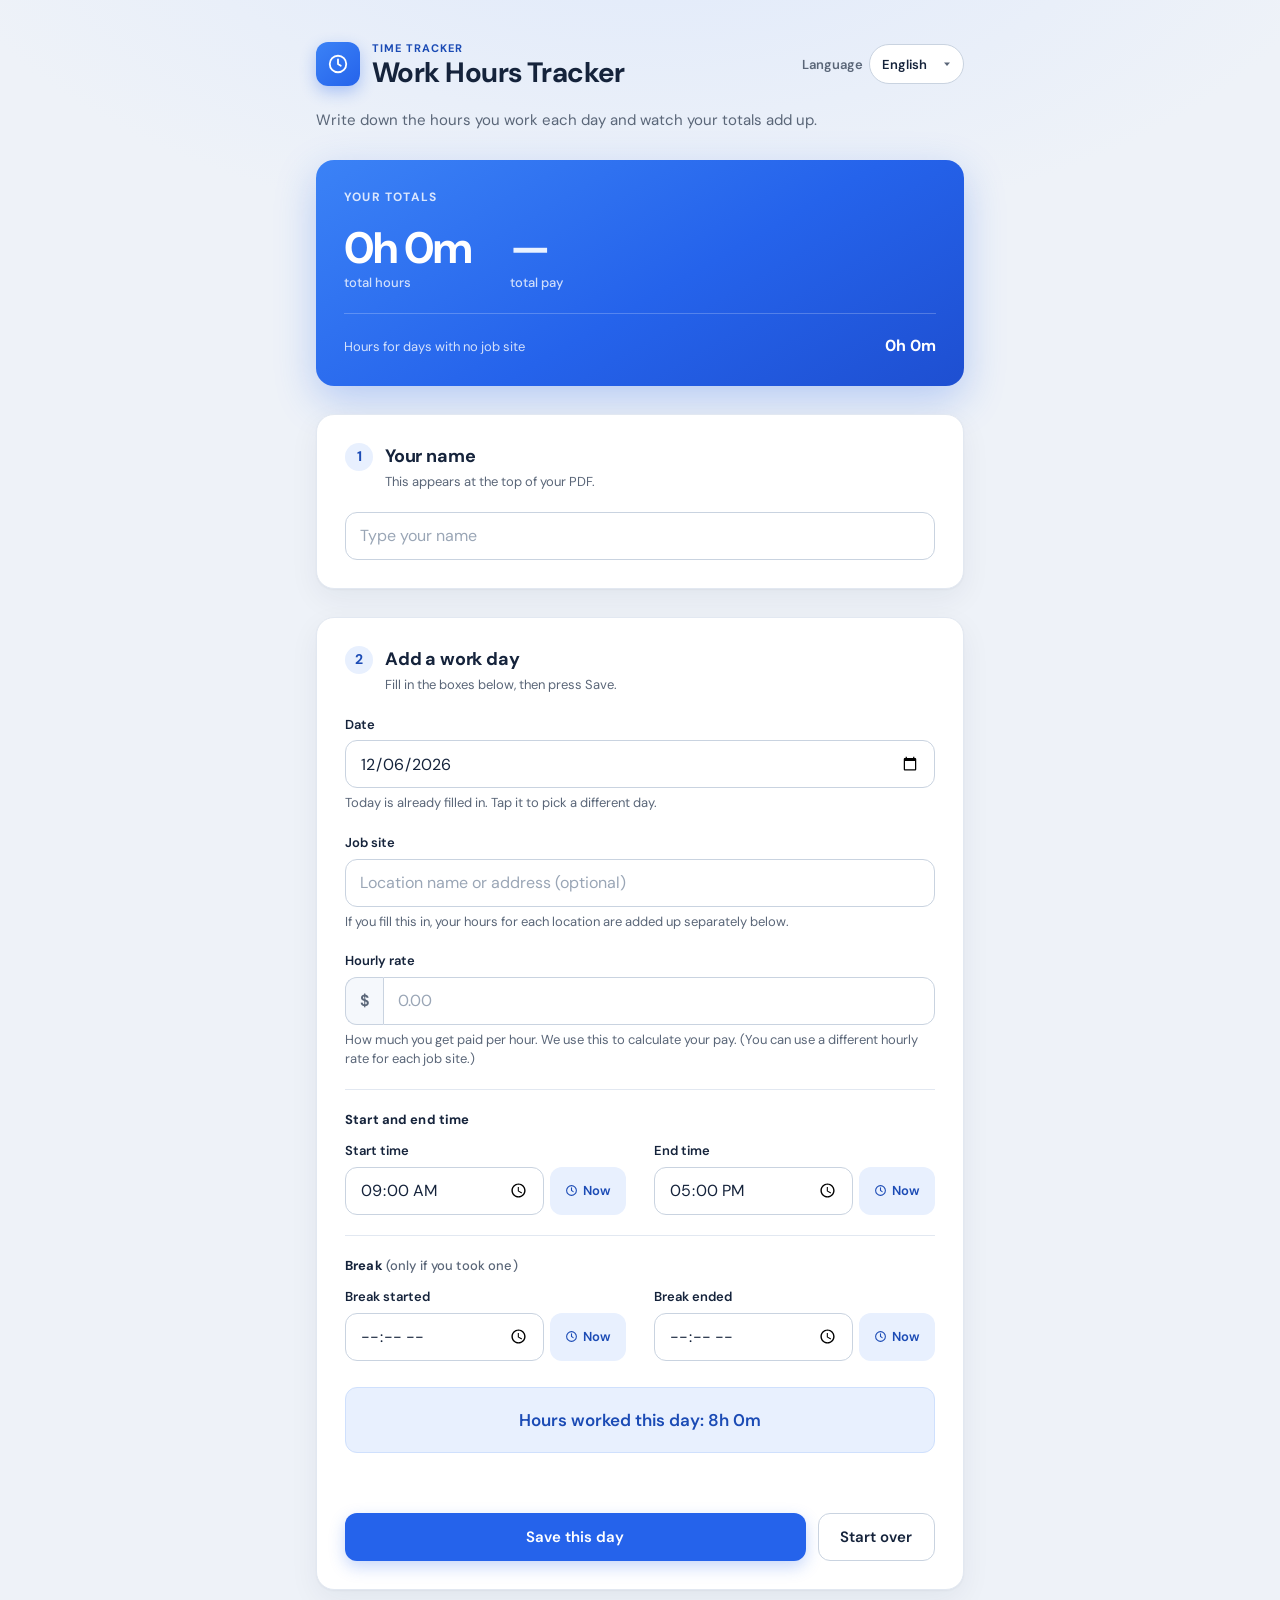
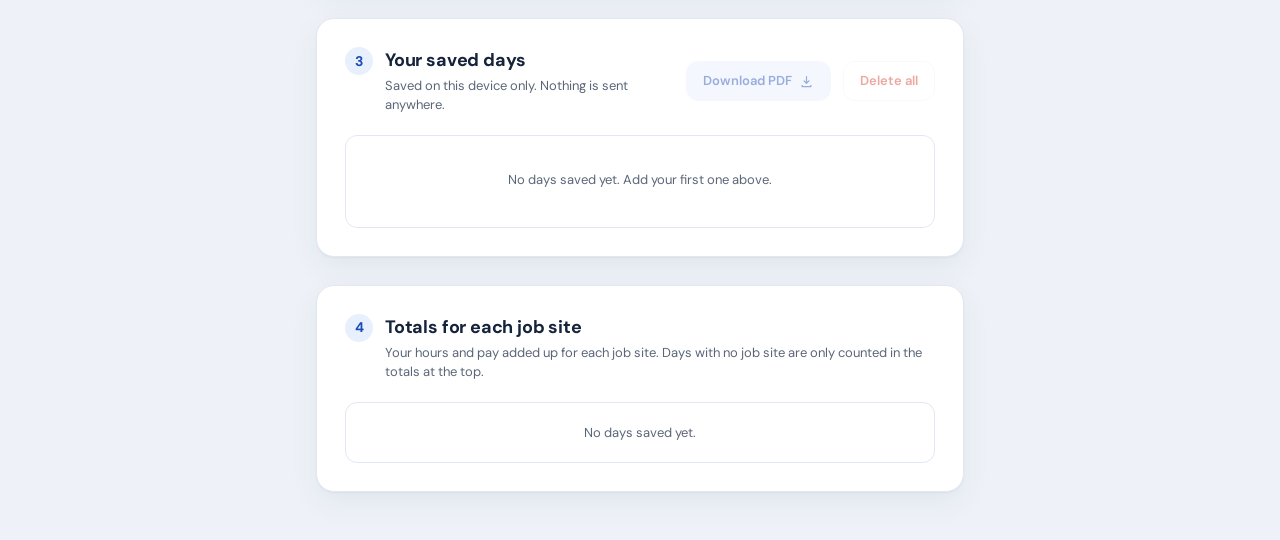
==== commit 22e703ae: "Updated saved entries to be more compact." ====
--- a/index.html
+++ b/index.html
@@ -13,7 +13,7 @@
       href="https://fonts.googleapis.com/css2?family=DM+Sans:ital,opsz,wght@0,9..40,400;0,9..40,500;0,9..40,600;0,9..40,700;1,9..40,400&display=swap"
       rel="stylesheet"
     />
-    <link rel="stylesheet" href="styles.css?v=2" />
+    <link rel="stylesheet" href="styles.css?v=5" />
   </head>
   <body>
     <div class="app">
@@ -451,6 +451,6 @@
       <span class="toast__text" id="save-toast-text"></span>
     </div>
 
-    <script src="app.js?v=14" defer></script>
+    <script src="app.js?v=16" defer></script>
   </body>
 </html>
--- a/styles.css
+++ b/styles.css
@@ -706,86 +706,145 @@
   }
 }
 
-/* Table (desktop) */
+/* Saved entries: stacked cards on all screen sizes (no wide table scroll). */
 .table-wrapper {
-  margin: var(--space-xs) calc(-1 * var(--space-lg)) calc(-1 * var(--space-lg));
-  width: calc(100% + 2 * var(--space-lg));
-  overflow-x: auto;
-  -webkit-overflow-scrolling: touch;
+  margin: var(--space-xs) 0 0;
+  width: 100%;
+  overflow-x: visible;
 }
 
 .data-table {
   width: 100%;
-  min-width: 44rem;
+  min-width: 0;
   border-collapse: collapse;
   font-size: var(--text-sm);
+}
+
+.data-table thead {
+  position: absolute;
+  width: 1px;
+  height: 1px;
+  overflow: hidden;
+  clip: rect(0, 0, 0, 0);
+}
+
+.data-table tbody {
+  display: flex;
+  flex-direction: column;
+  gap: var(--space-sm);
+}
+
+.data-table tr {
+  display: block;
+  border: 1px solid var(--color-border);
+  border-radius: var(--radius-md);
+  padding: 0.35rem var(--space-md) 0.6rem;
+  background: var(--color-surface);
+}
+
+.data-table td {
+  display: flex;
+  align-items: baseline;
+  justify-content: space-between;
+  gap: var(--space-md);
+  padding: 0.4rem 0;
+  border-bottom: 1px solid var(--color-border);
+  color: var(--color-text);
+  white-space: normal;
+  text-align: right;
+}
+
+.data-table td::before {
+  content: attr(data-label);
+  flex-shrink: 0;
+  font-size: var(--text-sm);
+  font-weight: 600;
+  color: var(--color-text-muted);
+  text-align: left;
 }
 
 .data-table__jobsite {
   white-space: normal;
-  max-width: 11rem;
+  max-width: none;
   word-break: break-word;
   line-height: 1.35;
 }
 
 .data-table__rate {
-  white-space: nowrap;
   font-variant-numeric: tabular-nums;
-}
-
-.data-table thead {
-  background: var(--color-surface-soft);
-}
-
-.data-table th,
-.data-table td {
-  padding: 0.7rem 0.85rem;
-  text-align: left;
-  vertical-align: middle;
-  border-bottom: 1px solid var(--color-border);
-  white-space: nowrap;
-}
-
-.data-table th {
-  font-weight: 700;
-  color: var(--color-text-muted);
-  font-size: 0.7rem;
-  text-transform: uppercase;
-  letter-spacing: 0.05em;
-}
-
-.data-table tbody tr:last-child td {
-  border-bottom: none;
-}
-
-.data-table tbody tr:hover td {
-  background: var(--color-surface-soft);
-}
-
-.data-table td {
-  color: var(--color-text);
 }
 
 .data-table td[data-col="total"] {
   font-weight: 700;
+  font-size: 1rem;
   font-variant-numeric: tabular-nums;
 }
 
-.data-table td:last-child {
-  white-space: normal;
-}
-
-.data-table td:last-child .btn {
+/* Compact card: hide times, hourly rate, and breaks until "Show more". */
+.data-table tr:not(.is-expanded) td.data-table__detail {
+  display: none;
+}
+
+.data-table td[data-col="toggle"] {
+  display: block;
+  padding: 0.15rem 0 0.25rem;
+  border-bottom: none;
+  text-align: left;
+}
+
+.data-table td[data-col="toggle"]::before {
+  display: none;
+}
+
+.btn-toggle-details {
+  display: inline-block;
+  width: auto;
+  min-height: 0;
+  padding: 0.2rem 0.45rem;
+  font-size: 0.8125rem;
+  font-weight: 600;
+  line-height: 1.3;
+  color: var(--color-accent-ink);
+  background: transparent;
+  border: none;
+  border-radius: var(--radius-sm);
+  cursor: pointer;
+  text-decoration: underline;
+  text-underline-offset: 0.15em;
+}
+
+.btn-toggle-details:hover {
+  background: var(--color-accent-soft);
+  text-decoration: none;
+}
+
+.data-table td[data-col="actions"] {
+  justify-content: flex-end;
+  padding-top: 0.6rem;
+  border-bottom: none;
+}
+
+.data-table td[data-col="actions"]::before {
+  display: none;
+}
+
+.data-table td[data-col="actions"] .btn {
   margin-right: 0.25rem;
   margin-bottom: 0.25rem;
 }
 
 /* Empty state */
 .data-table__empty td {
+  display: block;
   padding: var(--space-lg);
   text-align: center;
   color: var(--color-text-muted);
   white-space: normal;
+  border-bottom: none;
+}
+
+.data-table__empty td::before {
+  display: none;
 }
 
 /* Table actions */
@@ -811,93 +870,6 @@
 .btn-danger:hover {
   background: var(--color-danger-soft);
   color: var(--color-danger);
-}
-
-/* Table → cards on phones (no horizontal scrolling for non-technical users) */
-@media (max-width: 639px) {
-  .table-wrapper {
-    margin: var(--space-xs) 0 0;
-    width: 100%;
-    overflow-x: visible;
-  }
-
-  .data-table {
-    min-width: 0;
-  }
-
-  .data-table thead {
-    position: absolute;
-    width: 1px;
-    height: 1px;
-    overflow: hidden;
-    clip: rect(0, 0, 0, 0);
-  }
-
-  .data-table tbody {
-    display: flex;
-    flex-direction: column;
-    gap: var(--space-sm);
-  }
-
-  .data-table tr {
-    display: block;
-    border: 1px solid var(--color-border);
-    border-radius: var(--radius-md);
-    padding: 0.35rem var(--space-md) 0.6rem;
-    background: var(--color-surface);
-  }
-
-  .data-table tbody tr:hover td {
-    background: transparent;
-  }
-
-  .data-table td {
-    display: flex;
-    align-items: baseline;
-    justify-content: space-between;
-    gap: var(--space-md);
-    padding: 0.4rem 0;
-    border-bottom: 1px solid var(--color-border);
-    white-space: normal;
-    text-align: right;
-  }
-
-  .data-table td::before {
-    content: attr(data-label);
-    flex-shrink: 0;
-    font-size: var(--text-sm);
-    font-weight: 600;
-    color: var(--color-text-muted);
-    text-align: left;
-  }
-
-  .data-table__jobsite {
-    max-width: none;
-  }
-
-  .data-table td[data-col="total"] {
-    font-size: 1rem;
-    border-bottom: none;
-  }
-
-  .data-table td:last-child {
-    justify-content: flex-end;
-    padding-top: 0.6rem;
-    border-bottom: none;
-  }
-
-  .data-table td:last-child::before {
-    display: none;
-  }
-
-  .data-table__empty td {
-    display: block;
-    text-align: center;
-  }
-
-  .data-table__empty td::before {
-    display: none;
-  }
 }
 
 /* -------------------------------------------------------------------------
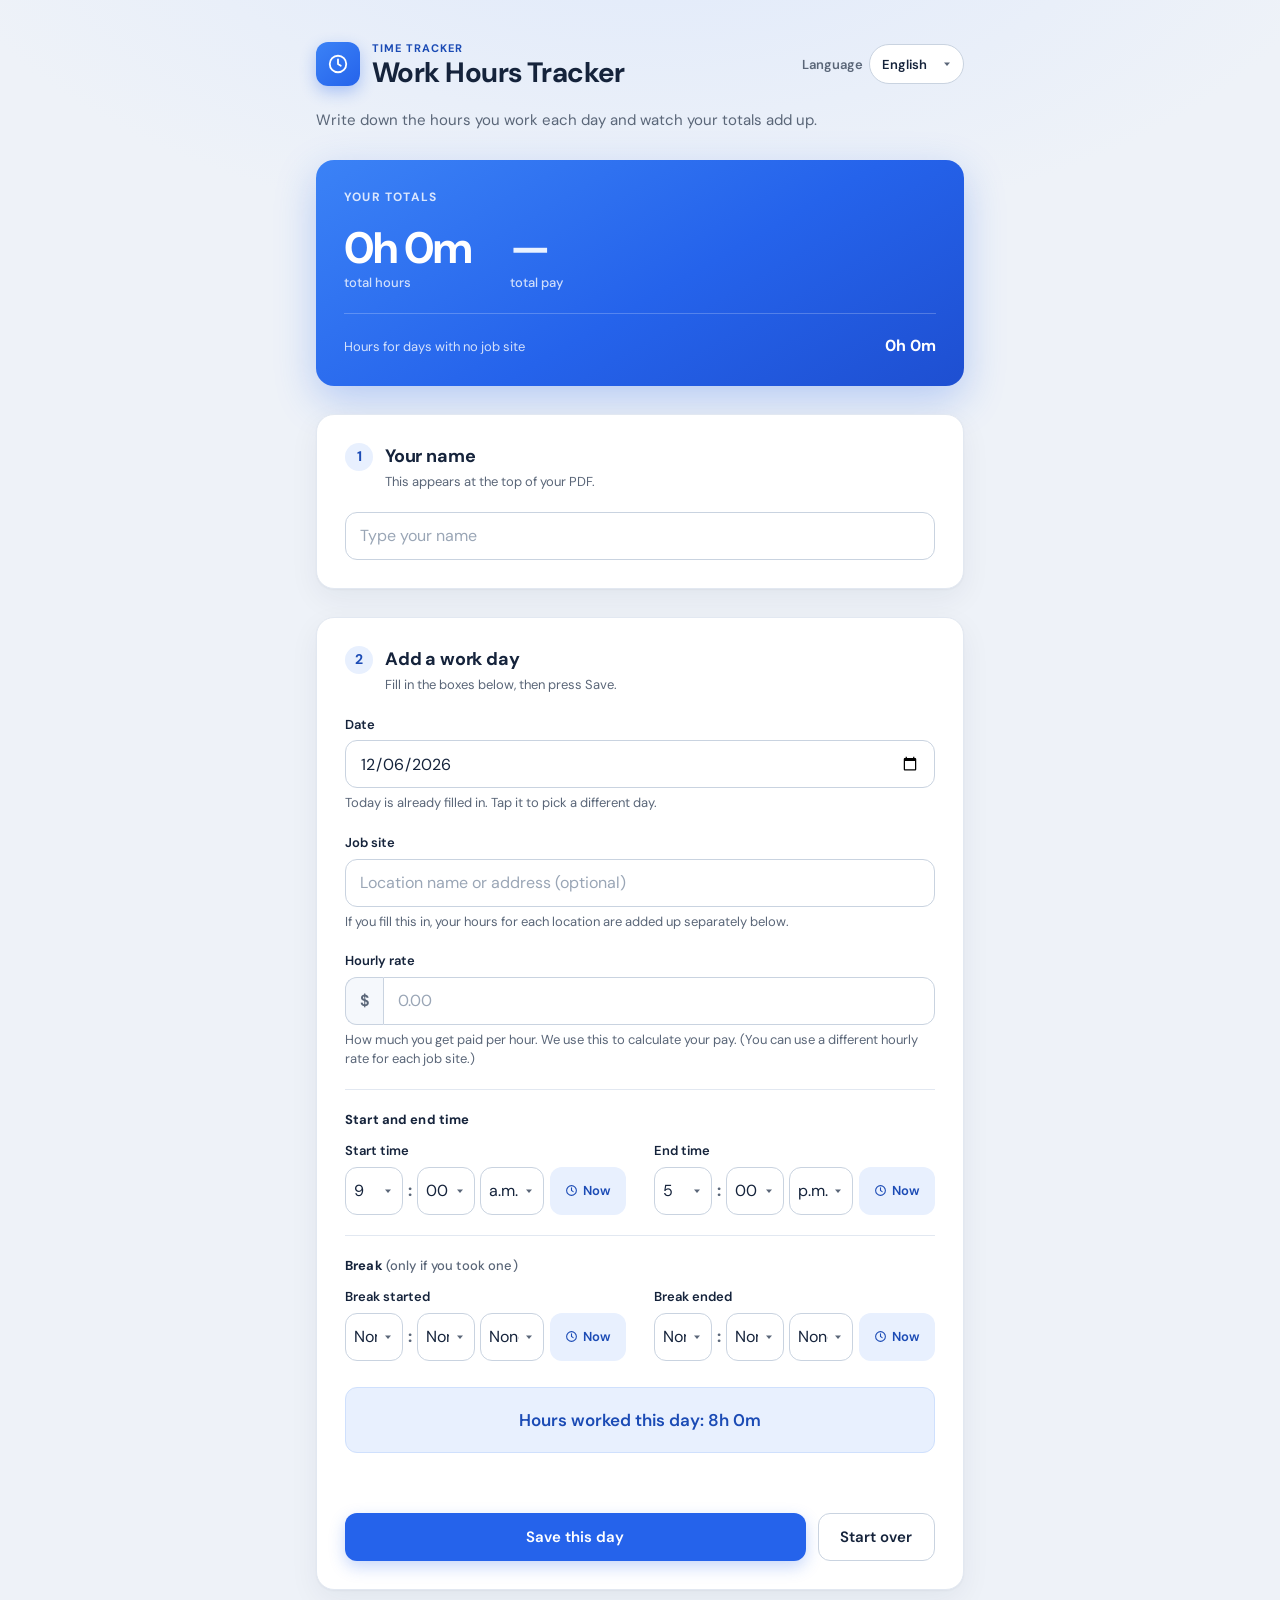
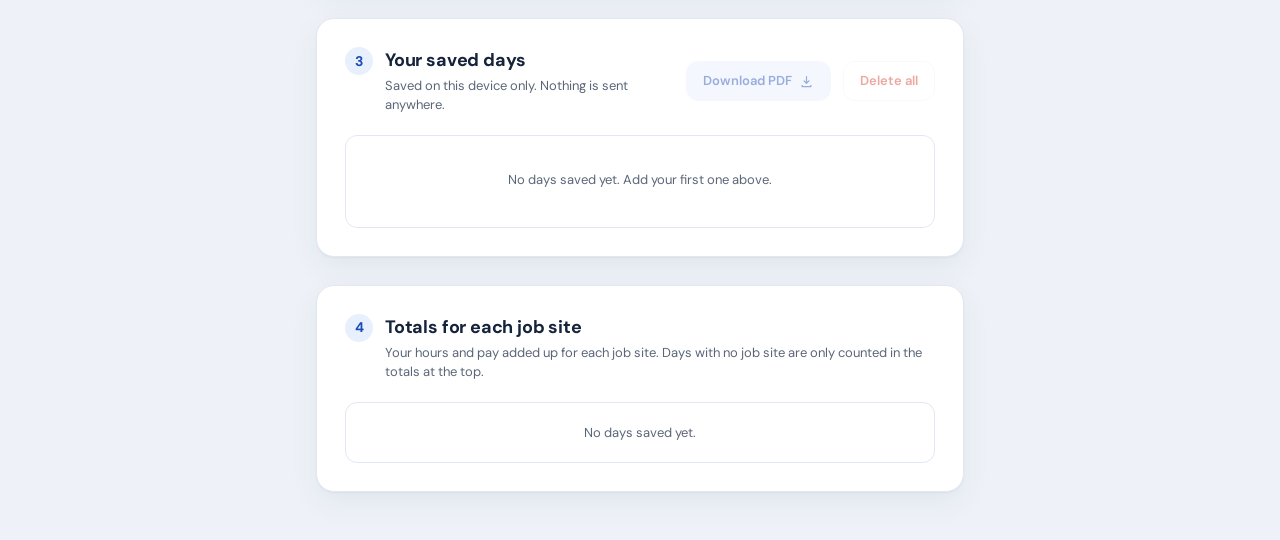
==== commit 18335da6: "Changes time selection to 5 minute increments" ====
--- a/index.html
+++ b/index.html
@@ -13,7 +13,7 @@
       href="https://fonts.googleapis.com/css2?family=DM+Sans:ital,opsz,wght@0,9..40,400;0,9..40,500;0,9..40,600;0,9..40,700;1,9..40,400&display=swap"
       rel="stylesheet"
     />
-    <link rel="stylesheet" href="styles.css?v=5" />
+    <link rel="stylesheet" href="styles.css?v=6" />
   </head>
   <body>
     <div class="app">
@@ -205,6 +205,7 @@
                       class="form-input"
                       type="time"
                       id="start-time"
+                      step="300"
                       required
                     />
                     <button
@@ -226,6 +227,7 @@
                       class="form-input"
                       type="time"
                       id="end-time"
+                      step="300"
                       required
                     />
                     <button
@@ -252,7 +254,7 @@
                 <div class="form-field">
                   <label class="form-label" for="break-start" data-i18n="break.start">Break started</label>
                   <div class="time-input">
-                    <input class="form-input" type="time" id="break-start" />
+                    <input class="form-input" type="time" id="break-start" step="300" />
                     <button
                       type="button"
                       class="now-btn"
@@ -268,7 +270,7 @@
                 <div class="form-field">
                   <label class="form-label" for="break-end" data-i18n="break.end">Break ended</label>
                   <div class="time-input">
-                    <input class="form-input" type="time" id="break-end" />
+                    <input class="form-input" type="time" id="break-end" step="300" />
                     <button
                       type="button"
                       class="now-btn"
@@ -360,6 +362,7 @@
                   <th scope="col" data-i18n="table.breakEnd">Break ended</th>
                   <th scope="col" data-i18n="table.end">End time</th>
                   <th scope="col" data-i18n="table.total">Hours</th>
+                  <th scope="col" data-i18n="table.pay">Pay</th>
                   <th scope="col" data-i18n="table.actions">Edit or delete</th>
                 </tr>
               </thead>
@@ -451,6 +454,21 @@
       <span class="toast__text" id="save-toast-text"></span>
     </div>
 
-    <script src="app.js?v=16" defer></script>
+    <script>
+      (function () {
+        var el = document.getElementById("work-date");
+        if (!el) return;
+        var d = new Date();
+        var s =
+          d.getFullYear() +
+          "-" +
+          String(d.getMonth() + 1).padStart(2, "0") +
+          "-" +
+          String(d.getDate()).padStart(2, "0");
+        el.value = s;
+        el.setAttribute("value", s);
+      })();
+    </script>
+    <script src="app.js?v=20" defer></script>
   </body>
 </html>
--- a/styles.css
+++ b/styles.css
@@ -472,12 +472,55 @@
 .time-input {
   display: flex;
   align-items: stretch;
+  flex-wrap: wrap;
   gap: var(--space-xs);
 }
 
 .time-input .form-input {
   flex: 1;
   min-width: 0;
+}
+
+.time-picker {
+  display: flex;
+  align-items: stretch;
+  gap: 0.3rem;
+  flex: 1 1 12rem;
+  min-width: 0;
+}
+
+.time-picker__select {
+  min-width: 0;
+  font-size: 16px;
+  font-variant-numeric: tabular-nums;
+  appearance: none;
+  -webkit-appearance: none;
+  -moz-appearance: none;
+  background-color: var(--color-surface);
+  background-image: url("data:image/svg+xml,%3Csvg xmlns='http://www.w3.org/2000/svg' width='12' height='12' viewBox='0 0 12 12'%3E%3Cpath fill='%235a6678' d='M3 4.5L6 8l3-3.5'/%3E%3C/svg%3E");
+  background-repeat: no-repeat;
+  background-position: right 0.5rem center;
+  padding-left: 0.5rem;
+  padding-right: 1.55rem;
+}
+
+.time-picker .time-picker__hour,
+.time-picker .time-picker__minute {
+  flex: 1.1 1 0;
+}
+
+.time-picker .time-picker__period {
+  flex: 1.4 1 0;
+}
+
+.time-picker__sep {
+  display: flex;
+  align-items: center;
+  flex-shrink: 0;
+  font-size: 1.05rem;
+  font-weight: 700;
+  color: var(--color-text-muted);
+  line-height: 1;
 }
 
 .now-btn {
@@ -772,6 +815,17 @@
 
 .data-table__rate {
   font-variant-numeric: tabular-nums;
+}
+
+.data-table td[data-col="total"],
+.data-table td[data-col="pay"] {
+  font-weight: 700;
+  font-size: 1rem;
+  font-variant-numeric: tabular-nums;
+}
+
+.data-table td[data-col="pay"] {
+  color: var(--color-accent, #1a4a8f);
 }
 
 .data-table td[data-col="total"] {
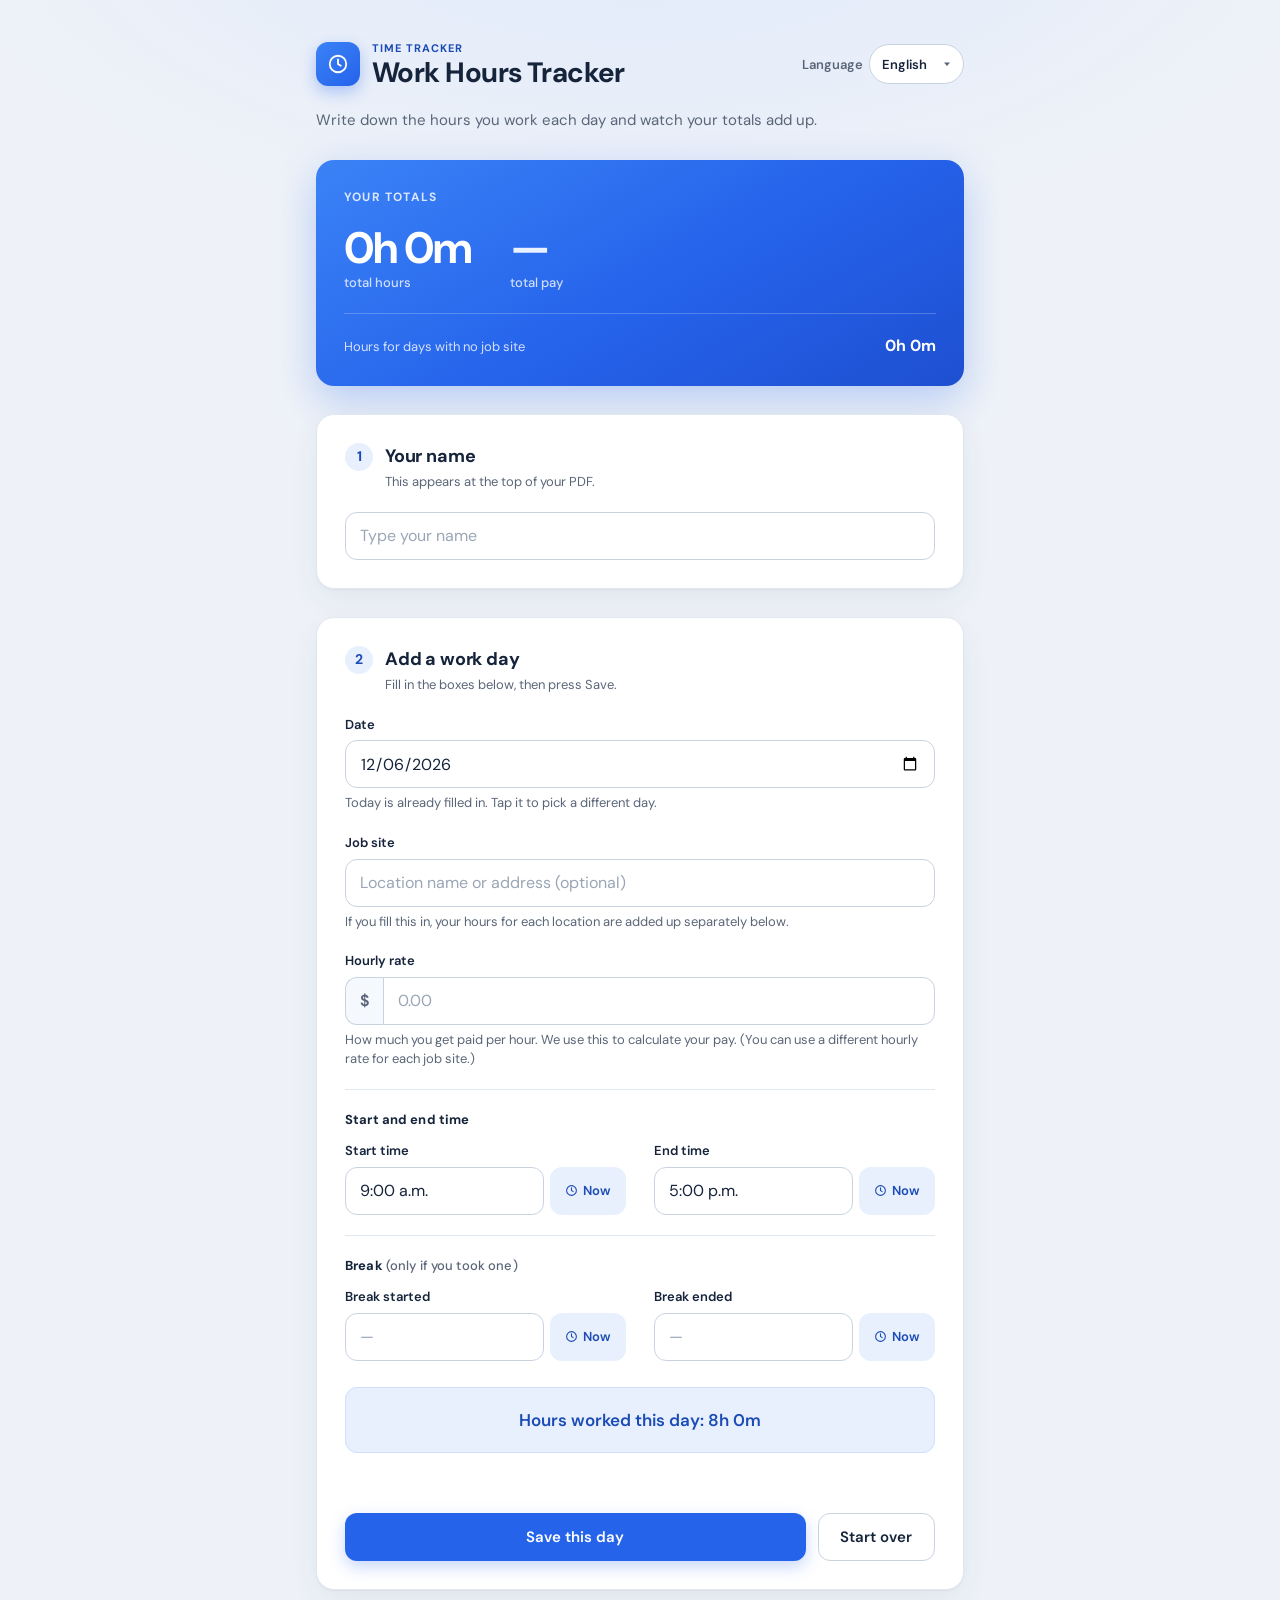
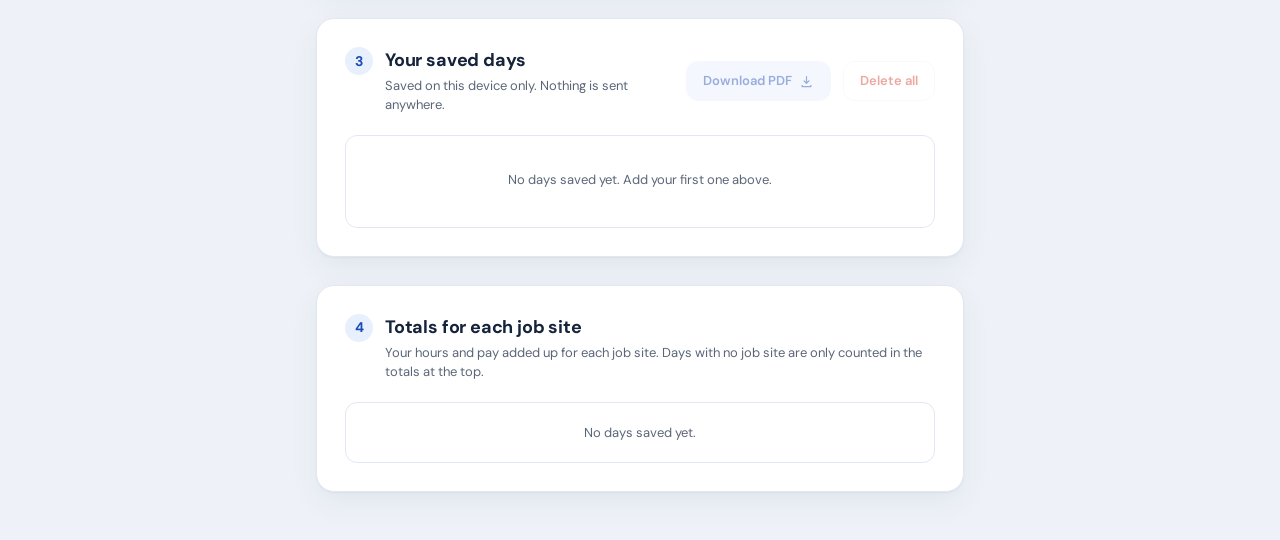
==== commit e718233c: "Replace the iPhone time picker with 5-minute iOS-style wheels. Safari ignores step on native time in" ====
--- a/index.html
+++ b/index.html
@@ -13,7 +13,7 @@
       href="https://fonts.googleapis.com/css2?family=DM+Sans:ital,opsz,wght@0,9..40,400;0,9..40,500;0,9..40,600;0,9..40,700;1,9..40,400&display=swap"
       rel="stylesheet"
     />
-    <link rel="stylesheet" href="styles.css?v=6" />
+    <link rel="stylesheet" href="styles.css?v=7" />
   </head>
   <body>
     <div class="app">
@@ -469,6 +469,6 @@
         el.setAttribute("value", s);
       })();
     </script>
-    <script src="app.js?v=20" defer></script>
+    <script src="app.js?v=21" defer></script>
   </body>
 </html>
--- a/styles.css
+++ b/styles.css
@@ -476,51 +476,153 @@
   gap: var(--space-xs);
 }
 
-.time-input .form-input {
+.time-input .form-input,
+.time-input .time-display {
   flex: 1;
   min-width: 0;
 }
 
-.time-picker {
-  display: flex;
-  align-items: stretch;
-  gap: 0.3rem;
-  flex: 1 1 12rem;
-  min-width: 0;
-}
-
-.time-picker__select {
-  min-width: 0;
-  font-size: 16px;
-  font-variant-numeric: tabular-nums;
+.time-display {
+  display: flex;
+  align-items: center;
+  text-align: left;
+  cursor: pointer;
   appearance: none;
   -webkit-appearance: none;
-  -moz-appearance: none;
-  background-color: var(--color-surface);
-  background-image: url("data:image/svg+xml,%3Csvg xmlns='http://www.w3.org/2000/svg' width='12' height='12' viewBox='0 0 12 12'%3E%3Cpath fill='%235a6678' d='M3 4.5L6 8l3-3.5'/%3E%3C/svg%3E");
-  background-repeat: no-repeat;
-  background-position: right 0.5rem center;
-  padding-left: 0.5rem;
-  padding-right: 1.55rem;
-}
-
-.time-picker .time-picker__hour,
-.time-picker .time-picker__minute {
-  flex: 1.1 1 0;
-}
-
-.time-picker .time-picker__period {
-  flex: 1.4 1 0;
-}
-
-.time-picker__sep {
-  display: flex;
-  align-items: center;
+  font-variant-numeric: tabular-nums;
+}
+
+.time-field.is-open .time-display {
+  border-color: var(--color-focus);
+  box-shadow: 0 0 0 3px rgba(37, 99, 235, 0.18);
+}
+
+.time-display.is-empty::after {
+  content: "—";
+  color: #9aa6b6;
+}
+
+.ios-time-picker {
+  --ios-item: 38px;
+  --ios-visible: 5;
+  margin-top: 0.55rem;
+  overflow: hidden;
+  background: #e8e8ed;
+  border-radius: 13px;
+  user-select: none;
+  -webkit-user-select: none;
+}
+
+.ios-time-picker__wheels {
+  position: relative;
+  display: flex;
+  height: calc(var(--ios-item) * var(--ios-visible));
+  mask-image: linear-gradient(
+    to bottom,
+    transparent 0%,
+    #000 18%,
+    #000 82%,
+    transparent 100%
+  );
+  -webkit-mask-image: linear-gradient(
+    to bottom,
+    transparent 0%,
+    #000 18%,
+    #000 82%,
+    transparent 100%
+  );
+}
+
+.ios-time-picker__highlight {
+  position: absolute;
+  left: 8px;
+  right: 8px;
+  top: 50%;
+  z-index: 0;
+  height: var(--ios-item);
+  transform: translateY(-50%);
+  background: rgba(255, 255, 255, 0.72);
+  border-radius: 8px;
+  pointer-events: none;
+}
+
+.ios-wheel {
+  position: relative;
+  z-index: 1;
+  flex: 1 1 0;
+  min-width: 0;
+  height: 100%;
+  overflow-y: auto;
+  overflow-x: hidden;
+  overscroll-behavior: contain;
+  -webkit-overflow-scrolling: touch;
+  scroll-snap-type: y mandatory;
+  scrollbar-width: none;
+  -ms-overflow-style: none;
+  outline: none;
+  touch-action: pan-y;
+  perspective: 700px;
+  font-family: -apple-system, BlinkMacSystemFont, "SF Pro Text", "SF Pro Display",
+    system-ui, sans-serif;
+}
+
+.ios-wheel::-webkit-scrollbar {
+  display: none;
+}
+
+.ios-wheel--period {
+  flex: 0.9 1 0;
+}
+
+.ios-wheel__pad {
+  height: calc(var(--ios-item) * 2);
   flex-shrink: 0;
-  font-size: 1.05rem;
-  font-weight: 700;
-  color: var(--color-text-muted);
+}
+
+.ios-wheel__item {
+  display: flex;
+  align-items: center;
+  justify-content: center;
+  height: var(--ios-item);
+  scroll-snap-align: center;
+  font-size: 22px;
+  font-weight: 400;
   line-height: 1;
+  color: #1d1d1f;
+  transform-origin: center center;
+  will-change: transform, opacity;
+}
+
+.ios-wheel__item.is-selected {
+  font-weight: 500;
+}
+
+.ios-time-picker__actions {
+  display: flex;
+  align-items: center;
+  justify-content: space-between;
+  padding: 0.15rem 1rem 0.55rem;
+  border-top: 1px solid rgba(60, 60, 67, 0.12);
+}
+
+.ios-time-picker__reset,
+.ios-time-picker__done {
+  min-height: 44px;
+  padding: 0;
+  border: 0;
+  background: transparent;
+  font-family: -apple-system, BlinkMacSystemFont, system-ui, sans-serif;
+  font-size: 17px;
+  color: #007aff;
+  cursor: pointer;
+}
+
+.ios-time-picker__reset {
+  font-weight: 400;
+}
+
+.ios-time-picker__done {
+  font-weight: 600;
 }
 
 .now-btn {
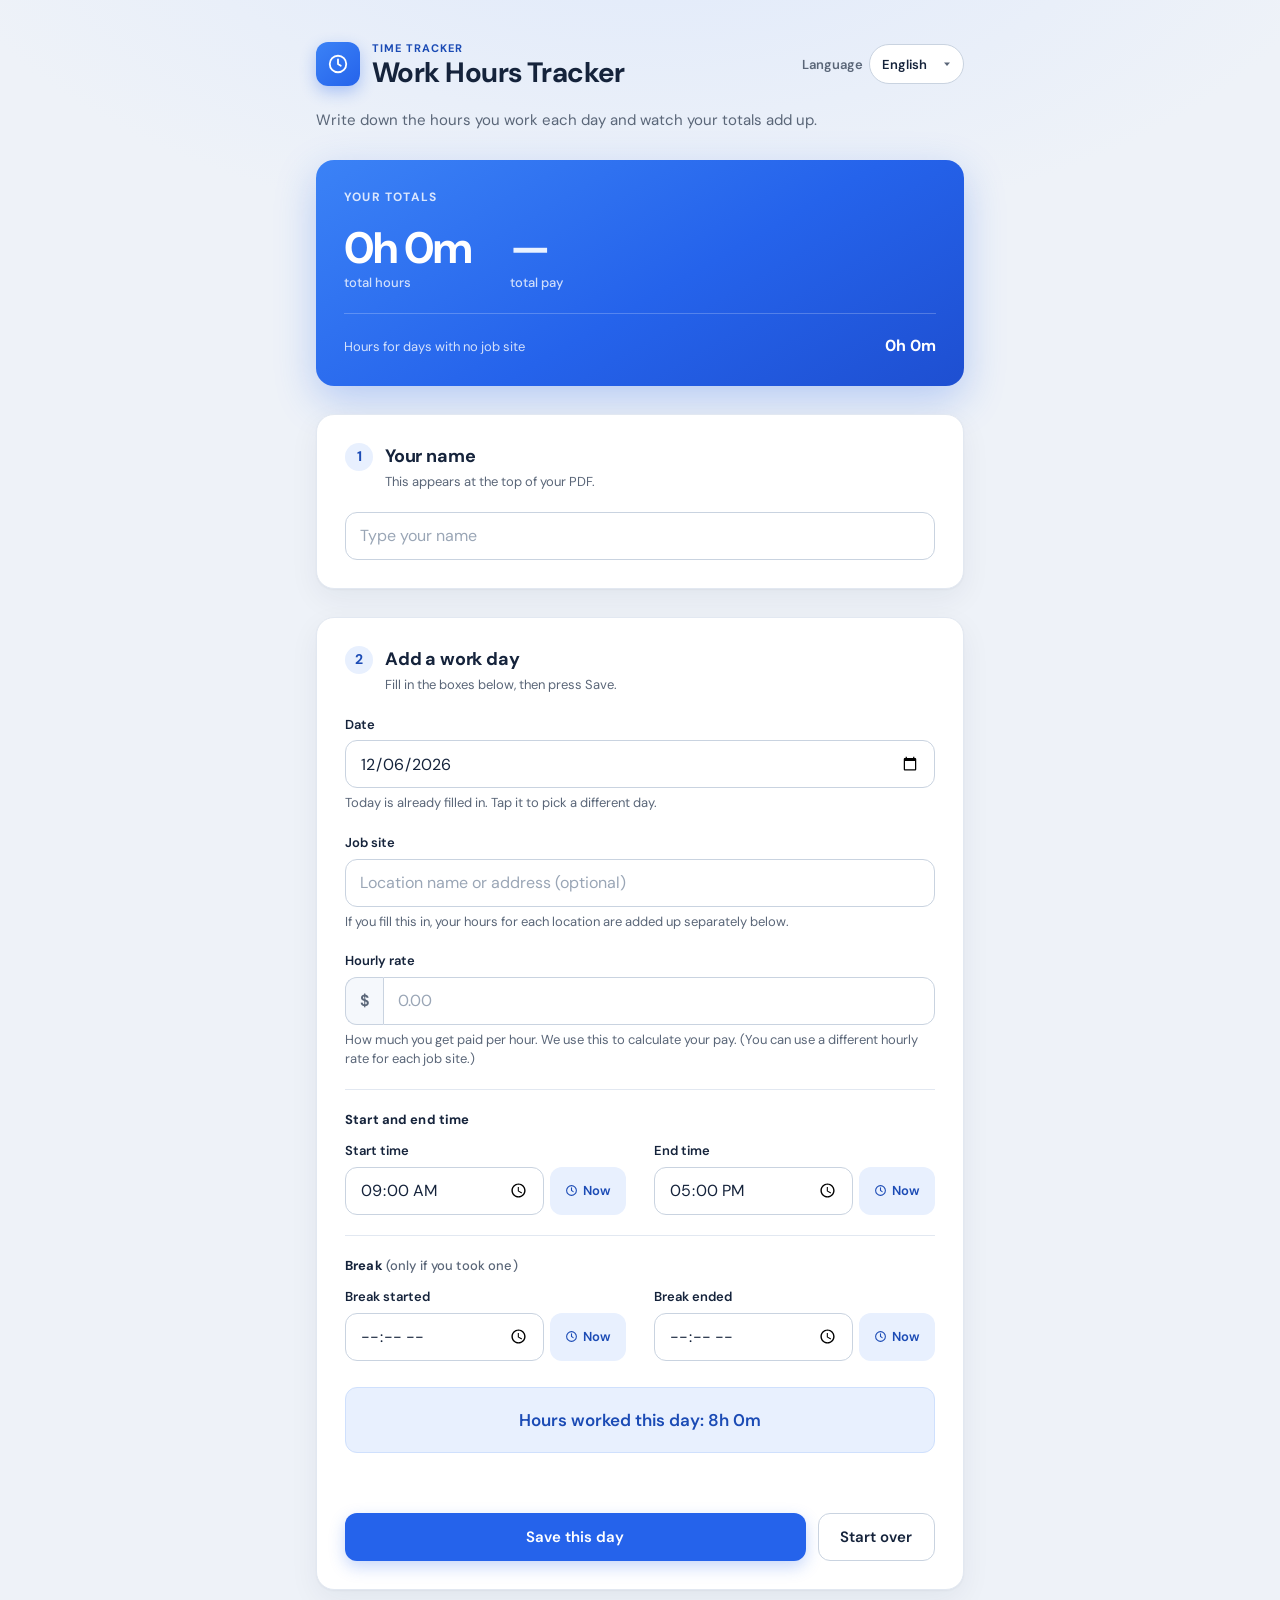
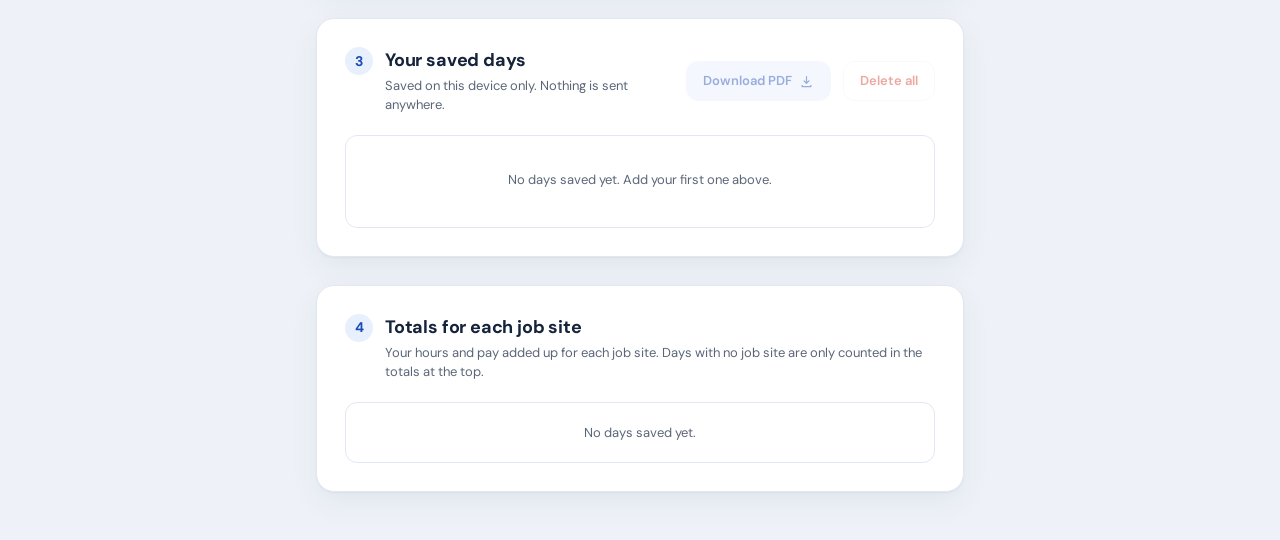
==== commit 606fdd9b: "reverted the 5 minute increments back to 1 minute" ====
--- a/index.html
+++ b/index.html
@@ -13,7 +13,7 @@
       href="https://fonts.googleapis.com/css2?family=DM+Sans:ital,opsz,wght@0,9..40,400;0,9..40,500;0,9..40,600;0,9..40,700;1,9..40,400&display=swap"
       rel="stylesheet"
     />
-    <link rel="stylesheet" href="styles.css?v=7" />
+    <link rel="stylesheet" href="styles.css?v=8" />
   </head>
   <body>
     <div class="app">
@@ -205,7 +205,6 @@
                       class="form-input"
                       type="time"
                       id="start-time"
-                      step="300"
                       required
                     />
                     <button
@@ -227,7 +226,6 @@
                       class="form-input"
                       type="time"
                       id="end-time"
-                      step="300"
                       required
                     />
                     <button
@@ -254,7 +252,7 @@
                 <div class="form-field">
                   <label class="form-label" for="break-start" data-i18n="break.start">Break started</label>
                   <div class="time-input">
-                    <input class="form-input" type="time" id="break-start" step="300" />
+                    <input class="form-input" type="time" id="break-start" />
                     <button
                       type="button"
                       class="now-btn"
@@ -270,7 +268,7 @@
                 <div class="form-field">
                   <label class="form-label" for="break-end" data-i18n="break.end">Break ended</label>
                   <div class="time-input">
-                    <input class="form-input" type="time" id="break-end" step="300" />
+                    <input class="form-input" type="time" id="break-end" />
                     <button
                       type="button"
                       class="now-btn"
@@ -469,6 +467,6 @@
         el.setAttribute("value", s);
       })();
     </script>
-    <script src="app.js?v=21" defer></script>
+    <script src="app.js?v=22" defer></script>
   </body>
 </html>
--- a/styles.css
+++ b/styles.css
@@ -472,157 +472,12 @@
 .time-input {
   display: flex;
   align-items: stretch;
-  flex-wrap: wrap;
   gap: var(--space-xs);
 }
 
-.time-input .form-input,
-.time-input .time-display {
+.time-input .form-input {
   flex: 1;
   min-width: 0;
-}
-
-.time-display {
-  display: flex;
-  align-items: center;
-  text-align: left;
-  cursor: pointer;
-  appearance: none;
-  -webkit-appearance: none;
-  font-variant-numeric: tabular-nums;
-}
-
-.time-field.is-open .time-display {
-  border-color: var(--color-focus);
-  box-shadow: 0 0 0 3px rgba(37, 99, 235, 0.18);
-}
-
-.time-display.is-empty::after {
-  content: "—";
-  color: #9aa6b6;
-}
-
-.ios-time-picker {
-  --ios-item: 38px;
-  --ios-visible: 5;
-  margin-top: 0.55rem;
-  overflow: hidden;
-  background: #e8e8ed;
-  border-radius: 13px;
-  user-select: none;
-  -webkit-user-select: none;
-}
-
-.ios-time-picker__wheels {
-  position: relative;
-  display: flex;
-  height: calc(var(--ios-item) * var(--ios-visible));
-  mask-image: linear-gradient(
-    to bottom,
-    transparent 0%,
-    #000 18%,
-    #000 82%,
-    transparent 100%
-  );
-  -webkit-mask-image: linear-gradient(
-    to bottom,
-    transparent 0%,
-    #000 18%,
-    #000 82%,
-    transparent 100%
-  );
-}
-
-.ios-time-picker__highlight {
-  position: absolute;
-  left: 8px;
-  right: 8px;
-  top: 50%;
-  z-index: 0;
-  height: var(--ios-item);
-  transform: translateY(-50%);
-  background: rgba(255, 255, 255, 0.72);
-  border-radius: 8px;
-  pointer-events: none;
-}
-
-.ios-wheel {
-  position: relative;
-  z-index: 1;
-  flex: 1 1 0;
-  min-width: 0;
-  height: 100%;
-  overflow-y: auto;
-  overflow-x: hidden;
-  overscroll-behavior: contain;
-  -webkit-overflow-scrolling: touch;
-  scroll-snap-type: y mandatory;
-  scrollbar-width: none;
-  -ms-overflow-style: none;
-  outline: none;
-  touch-action: pan-y;
-  perspective: 700px;
-  font-family: -apple-system, BlinkMacSystemFont, "SF Pro Text", "SF Pro Display",
-    system-ui, sans-serif;
-}
-
-.ios-wheel::-webkit-scrollbar {
-  display: none;
-}
-
-.ios-wheel--period {
-  flex: 0.9 1 0;
-}
-
-.ios-wheel__pad {
-  height: calc(var(--ios-item) * 2);
-  flex-shrink: 0;
-}
-
-.ios-wheel__item {
-  display: flex;
-  align-items: center;
-  justify-content: center;
-  height: var(--ios-item);
-  scroll-snap-align: center;
-  font-size: 22px;
-  font-weight: 400;
-  line-height: 1;
-  color: #1d1d1f;
-  transform-origin: center center;
-  will-change: transform, opacity;
-}
-
-.ios-wheel__item.is-selected {
-  font-weight: 500;
-}
-
-.ios-time-picker__actions {
-  display: flex;
-  align-items: center;
-  justify-content: space-between;
-  padding: 0.15rem 1rem 0.55rem;
-  border-top: 1px solid rgba(60, 60, 67, 0.12);
-}
-
-.ios-time-picker__reset,
-.ios-time-picker__done {
-  min-height: 44px;
-  padding: 0;
-  border: 0;
-  background: transparent;
-  font-family: -apple-system, BlinkMacSystemFont, system-ui, sans-serif;
-  font-size: 17px;
-  color: #007aff;
-  cursor: pointer;
-}
-
-.ios-time-picker__reset {
-  font-weight: 400;
-}
-
-.ios-time-picker__done {
-  font-weight: 600;
 }
 
 .now-btn {
